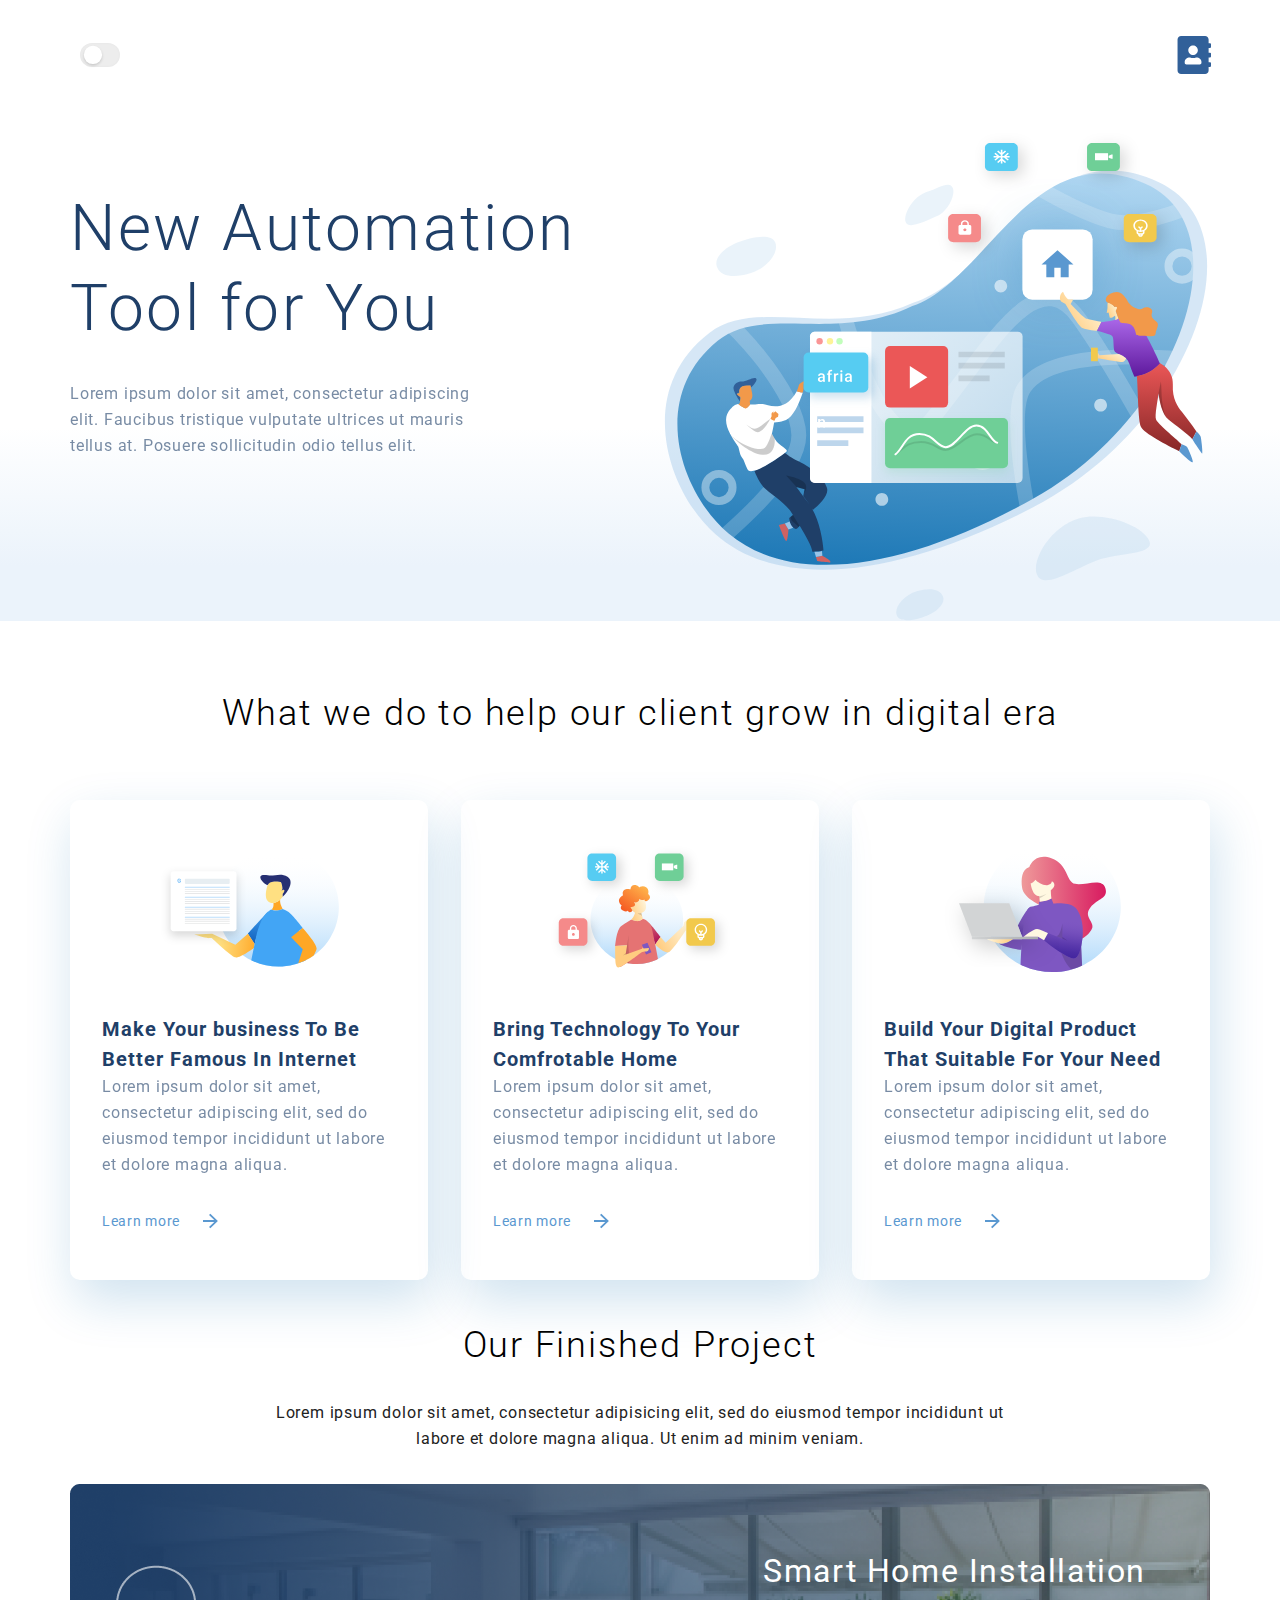
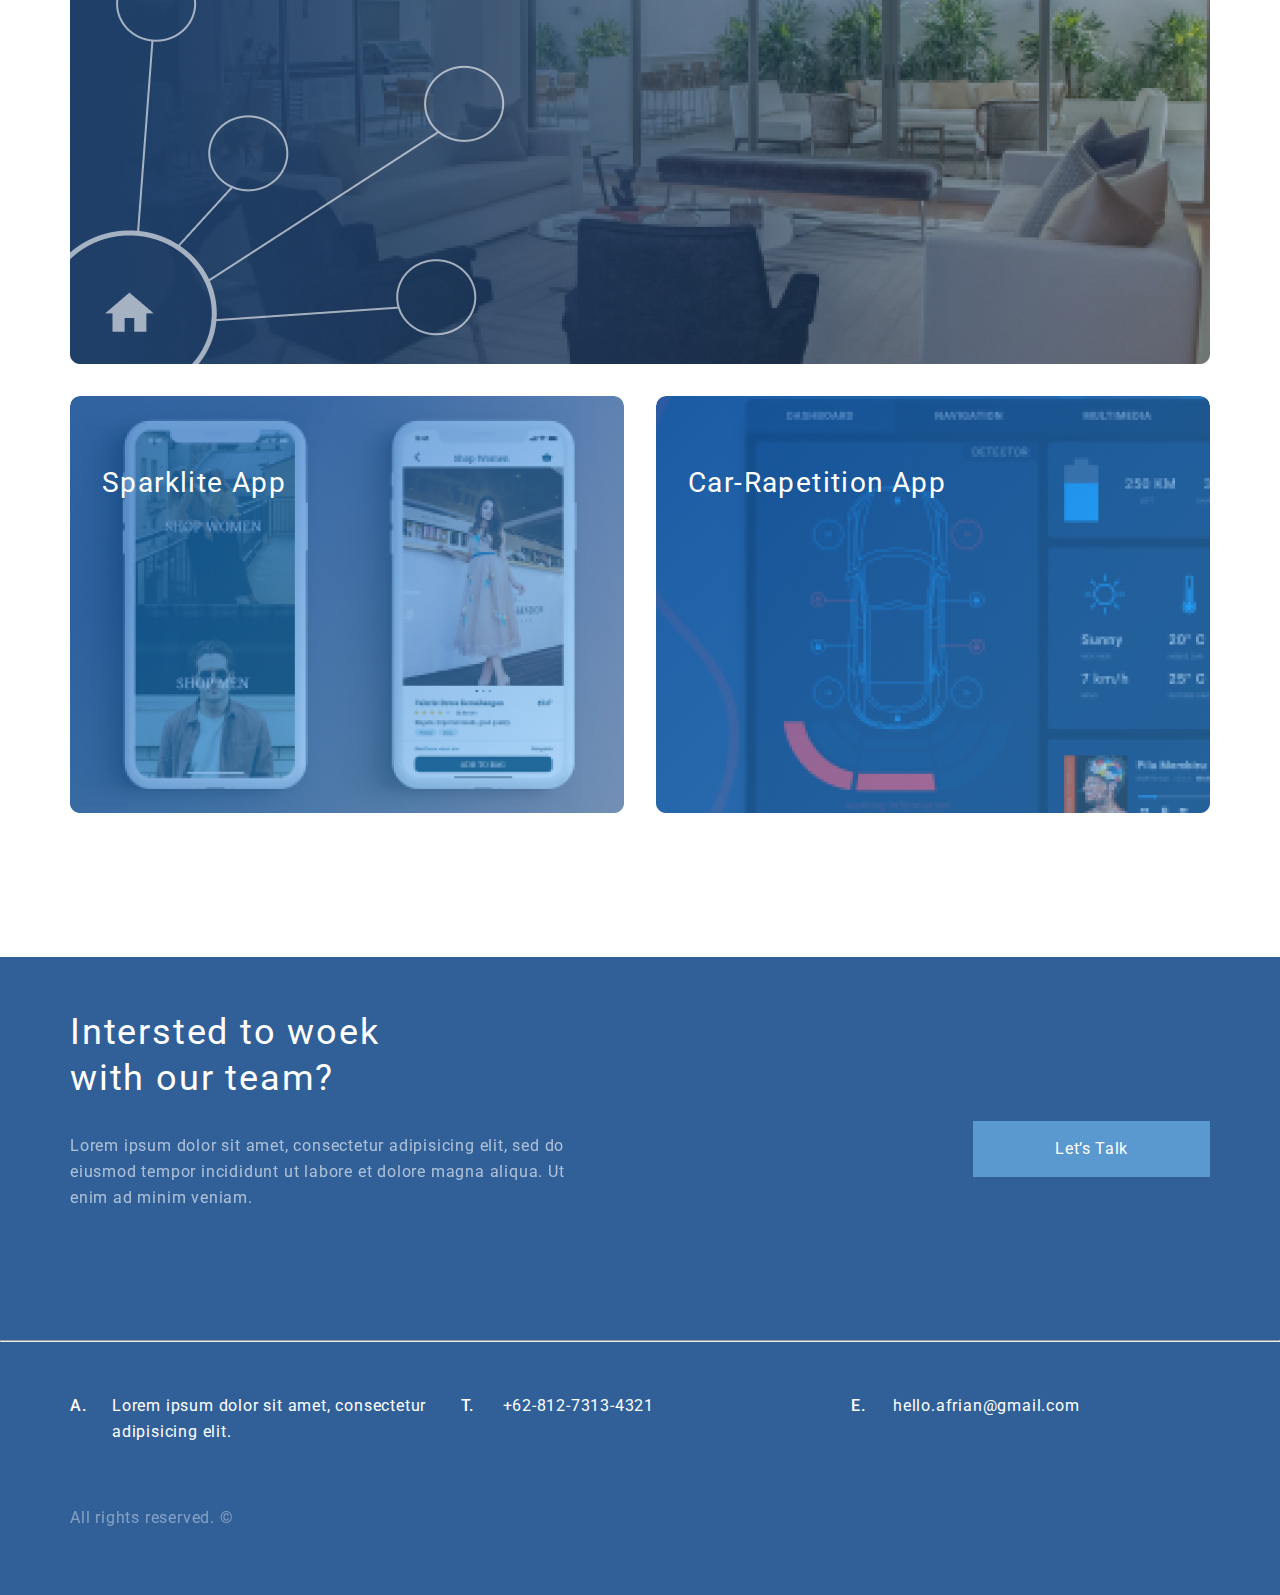
==== index.html @ 2935f4a4 "code clearing" ====
<!DOCTYPE html>
<html lang="en">
  <head>
    <meta charset="UTF-8" />
    <meta name="viewport" content="width=device-width, initial-scale=1.0" />
    <title>Главная</title>
    <link rel="stylesheet" href="main.css" />
  </head>

  <body>
    <div class="page-header">
      <div class="container container-page-header">
        <div class="sidebar">
          <div class="switch-wrapper">
            <label for="setting-1" class="setting">
              <input type="checkbox" class="switch" id="setting-1" />
              <span class="icon"><span></span></span>
            </label>
          </div>
          <div class="ava">
            <img src="./pic/ava.svg" alt="ava" />
          </div>
        </div>
        <div class="promo">
          <h1 class="promo-header">New Automation Tool for You</h1>
          <p class="promo-content">
            Lorem ipsum dolor sit amet, consectetur adipiscing elit. Faucibus
            tristique vulputate ultrices ut mauris tellus at. Posuere
            sollicitudin odio tellus elit.
          </p>
        </div>
      </div>
    </div>

    <div class="container">
      <div class="portfolio">
        <h2 class="portfolio-header">
          What we do to help our client grow in digital era
        </h2>
        <div class="card">
          <img class="card-image" src="./pic/card1.svg" />
          <h3 class="card-header">
            Make Your business To Be Better Famous In Internet
          </h3>
          <p class="card-content">
            Lorem ipsum dolor sit amet, consectetur adipiscing elit, sed do
            eiusmod tempor incididunt ut labore et dolore magna aliqua.
          </p>

          <div class="card-link">
            <a href="#">Learn more</a>
            <div class="arrow"></div>
          </div>
        </div>
        <div class="card">
          <img class="card-image" src="./pic/card2.svg" />
          <h3 class="card-header">Bring Technology To Your Comfrotable Home</h3>
          <p class="card-content">
            Lorem ipsum dolor sit amet, consectetur adipiscing elit, sed do
            eiusmod tempor incididunt ut labore et dolore magna aliqua.
          </p>
          <div class="card-link">
            <a href="#">Learn more</a>
            <div class="arrow"></div>
          </div>
        </div>
        <div class="card">
          <img class="card-image" src="./pic/card3.svg" />
          <h3 class="card-header">
            Build Your Digital Product That Suitable For Your Need
          </h3>
          <p class="card-content">
            Lorem ipsum dolor sit amet, consectetur adipiscing elit, sed do
            eiusmod tempor incididunt ut labore et dolore magna aliqua.
          </p>
          <div class="card-link">
            <a href="#">Learn more</a>
            <div class="arrow"></div>
          </div>
        </div>
      </div>
    </div>
    <div class="container project-apps">
      <div class="projects">
        <div class="projects-header">Our Finished Project</div>
        <div class="projects-text">
          Lorem ipsum dolor sit amet, consectetur adipisicing elit, sed do
          eiusmod tempor incididunt ut labore et dolore magna aliqua. Ut enim ad
          minim veniam.
        </div>
      </div>
      <div class="big-banner">
        <p class="big-banner-text">Smart Home Installation</p>
      </div>

      <div class="little-banner little-banner-left">
        <div class="little-banner-text">Sparklite App</div>
      </div>
      <div class="little-banner little-banner-right">
        <div class="little-banner-text">Car-Rapetition App</div>
      </div>
    </div>
    <div class="page-footer">
      <div class="container under-footer">
        <div class="invite">
          <p class="invite-header">Intersted to woek with our team?</p>
          <p class="invite-text">
            Lorem ipsum dolor sit amet, consectetur adipisicing elit, sed do
            eiusmod tempor incididunt ut labore et dolore magna aliqua. Ut enim
            ad minim veniam.
          </p>
        </div>
        <div class="talk-button">
          <p class="talk-button-text">Let’s Talk</p>
        </div>
      </div>
      <hr />
      <div class="container footer">
        <div class="footer-card">
          <div class="footer-p">A.</div>
          <div class="footer-text">
            Lorem ipsum dolor sit amet, consectetur adipisicing elit.
          </div>
        </div>
        <div class="footer-card">
          <p class="footer-p">T.</p>
          <p class="footer-text">+62-812-7313-4321</p>
        </div>
        <div class="footer-card">
          <span class="footer-p">E.</span>
          <p class="footer-text">hello.afrian@gmail.com</p>
        </div>
        <div class="footer-copyright">All rights reserved. &copy;</div>
      </div>
    </div>
  </body>
</html>
---- main.css ----
@import url("https://fonts.googleapis.com/css2?family=Roboto:wght@300&display=swap");

* {
  margin: 0;
  padding: 0;
}

body {
  font-family: "Roboto", "Helvetica Neue", Verdana, Helvetica, Arial, sans-serif;
}

A:link {
  text-decoration: none; /* Убирает подчеркивание для ссылок */
  color: #5a98d0;
}
A:visited {
  text-decoration: none;
  color: #5a98d0;
}
A:active {
  text-decoration: none;
  color: #5a98d0;
}
A:hover {
  text-decoration: none;
  color: #5a98d0;
}

/* .show-border {
  border-width: 1px;
  border-style: solid;
  border-color: black;
} */

.container {
  display: flex;
  margin: 0 auto;
  width: 1140px;
  border-color: red;
}

.container-page-header {
  flex-direction: column;
  background-image: url(./pic/ins_bg.svg);
  background-size: 549px;
  background-repeat: no-repeat;
  background-position: right bottom;
}

.page-header {
  padding-top: 27px;
  background: linear-gradient(
    0deg,
    #ebf3fb 8.84%,
    rgba(152, 195, 232, 0) 31.12%
  );
}

.sidebar {
  display: flex;
  justify-content: space-between;
  min-height: 55px;
  margin-bottom: 67px;
  align-items: center;
}

/* custom checkbox */

label.setting {
  display: grid;
  align-items: center;
  cursor: pointer;

  grid-template-areas: "col-1 col-2 col-3";
  grid-gap: 10px;
}

label.setting .on {
  color: rgba(0, 0, 0, 0.3);

  grid-area: col-3;
}

label.setting .icon,
input.switch {
  cursor: pointer;
  grid-area: col-2;
  justify-self: center;
}

label.setting .off {
  color: rgba(0, 0, 0, 0.6);
  grid-area: col-1;
  justify-self: flex-end;
}

input.switch:checked + .icon {
  background: #316099;
}

input.switch:checked ~ .on {
  color: rgba(0, 0, 0, 0.6);
}

input.switch:checked ~ .off {
  color: rgba(0, 0, 0, 0.3);
}

input.switch {
  display: none;
  outline: none;

  -webkit-appearance: none;
  -moz-appearance: none;
  appearance: none;
}

label.setting .icon {
  position: relative;
  width: 40px;
  height: 24px;
  outline: none;
  border-radius: 12px;
  background-color: rgba(0, 0, 0, 0.07);
  box-shadow: inset 0 0 4px -2px rgba(0, 0, 0, 0.1);
  cursor: pointer;
  transition: all 0.2s ease-in-out;
}

label.setting .icon span {
  position: absolute;
  top: calc(50% - 13px);
  left: 0;
  width: 25.72px;
  height: 25.72px;
  border-radius: 50%;
  background-color: #fff;
  box-shadow: 0 2px 4px 0 rgba(0, 0, 0, 0.17);
  content: "";
  transition: all 0.2s ease-in-out;
  transform: scale(0.7);
}

input.switch:checked {
  background: #316099;
}

input.switch:checked + .icon span {
  left: calc(100% - 25.732px);
}

input.switch:checked + .icon span:before {
  background: #316099;
}
/* end custom checkbox */

.ava {
  width: 33px;
  height: 38px;
  /* background-image: url(./pic/ava.svg); */
  background-size: contain;
  background-repeat: no-repeat;
}

.promo {
  padding-top: 40px;
  padding-right: 50px;
  padding-bottom: 162px;
  max-width: 554px;
}

.promo-header {
  margin-bottom: 32px;
  max-width: 510px;
  color: #1f3f68;
  letter-spacing: 0.04em;
  font-weight: 300;
  font-size: 64px;
  line-height: 1.25;
}

.promo-content {
  max-width: 425px;
  color: #1f3f68;
  letter-spacing: 0.05em;
  font-size: 16px;
  line-height: 26px;
  opacity: 0.6;
}

.portfolio {
  padding-top: 48px;
  padding-bottom: 20px;
  margin-bottom: 7px;
  display: flex;
  justify-content: space-between;
  flex-wrap: wrap;
}

.portfolio-header {
  width: 100%;
  text-align: center;
  font-weight: 300;
  font-size: 36px;
  line-height: 46px;
  letter-spacing: 0.05em;
  color: #000000;
  padding-top: 21px;
  padding-bottom: 38px;
}

.card {
  width: 358px;
  height: 480px;
  box-shadow: 5px 20px 50px rgba(16, 112, 177, 0.2);
  border-radius: 10px;
  margin-top: 26px;
  display: flex;
  flex-direction: column;
  justify-content: space-around;
}

.card-image {
  display: flex;
  margin: auto;
  width: 50%;
  flex-wrap: wrap;
}

.card-header {
  font-size: 20px;
  line-height: 30px;
  letter-spacing: 0.05em;
  padding-left: 32px;
  padding-right: 32px;
  color: #1f3f68;
}

.card-content {
  font-size: 16px;
  line-height: 26px;
  letter-spacing: 0.05em;
  color: #1f3f68;
  opacity: 0.6;
  padding-left: 32px;
  padding-right: 32px;
}

.card-link {
  padding-top: 28px;
  padding-left: 32px;
  padding-right: 32px;
  padding-bottom: 44px;

  font-size: 14px;
  line-height: 30px;
  letter-spacing: 0.05em;
  color: #5a98d0;
  display: flex;
}

.arrow {
  width: 15px;
  height: 15px;
  padding-top: 8px;
  margin-left: 23px;
  background-image: url(./pic/linkarrow.svg);
  background-repeat: no-repeat;
  background-size: auto;
  background-position: right bottom;
}

.project-apps {
  display: flex;
  flex-direction: row;
  justify-content: space-between;
  flex-wrap: wrap;
  padding-bottom: 112px;
}

.projects {
  width: 100%;
}
.projects-header {
  padding-top: 15px;
  margin-bottom: 32px;
  width: 100%;
  font-weight: 300;
  font-size: 36px;
  line-height: 46px;
  text-align: center;
  letter-spacing: 0.05em;
  color: #000000;
}

.projects-text {
  margin: 0 auto;
  max-width: 750px;
  font-size: 16px;
  line-height: 26px;
  text-align: center;
  letter-spacing: 0.05em;
  color: #222222;
  padding-bottom: 32px;
}

.big-banner {
  width: 100%;
  height: 480px;
  background-image: url(./pic/big-banner.png);
  background-repeat: no-repeat;
  background-size: auto;
}

.big-banner-text {
  font-size: 32px;
  line-height: 46px;
  text-align: right;
  letter-spacing: 0.05em;
  color: #ffffff;
  padding-top: 64px;
  padding-right: 64px;
}

.little-banner {
  width: 554px;
  height: 417px;

  border-radius: 10px;
  margin-top: 32px;
  padding-top: 32px;
  /* padding-left: 32px; */
}

.little-banner-text {
  padding-top: 32px;
  padding-left: 32px;
  position: absolute;

  font-size: 28px;
  line-height: 46px;
  letter-spacing: 0.05em;
  color: #ffffff;
}

.little-banner-left {
  background-image: url(./pic/left-banner.png);
  background-repeat: no-repeat;
  background-size: auto;
}

.little-banner-right {
  background-image: url(./pic/right-banner.png);
  background-repeat: no-repeat;
  background-size: auto;
}

.page-footer {
  background: #316099;
}

.under-footer {
  height: 383px;
  width: 1140px;
  /* padding-top: 58px;
  padding-bottom: 45px; */
  justify-content: space-between;
  align-items: center;
}

.invite {
  width: 495px;
  height: 280px;
}

.invite-header {
  width: 340px;
  height: 92px;
  font-size: 36px;
  line-height: 46px;
  letter-spacing: 0.05em;
  color: #ffffff;
}

.invite-text {
  font-size: 16px;
  line-height: 26px;
  letter-spacing: 0.05em;
  color: #ffffff;
  opacity: 0.6;
  padding-top: 32px;
  padding-bottom: 51px;
}

.talk-button {
  width: 236.63px;
  height: 56px;
  background: #5a98d0;
}

.talk-button-text {
  padding-top: 15px;
  padding-bottom: 15px;
  font-size: 16px;
  line-height: 26px;
  text-align: center;
  letter-spacing: 0.04em;
  color: #ffffff;
}

.footer-hr {
  opacity: 0.4;
  border: 6px solid #ffffff;
}

.footer {
  height: 253px;
  display: flex;
  justify-content: space-between;
  flex-wrap: wrap;
}

.footer-card {
  display: flex;
  justify-content: space-between;
  min-width: 359px;
  padding-top: 51px;
}

.footer-p {
  width: 23px;
  font-weight: 500;
  font-size: 16px;
  line-height: 26px;
  letter-spacing: 0.05em;
  color: #ffffff;
}

.footer-text {
  width: 317px;
  height: 48px;
  font-weight: normal;
  font-size: 16px;
  line-height: 26px;
  letter-spacing: 0.05em;
  color: #ffffff;
}

.footer-copyright {
  width: 100%;
  padding-bottom: 49px;
  padding-top: 49px;
  font-size: 16px;
  line-height: 26px;
  letter-spacing: 0.05em;
  color: #ffffff;
  opacity: 0.4;
}
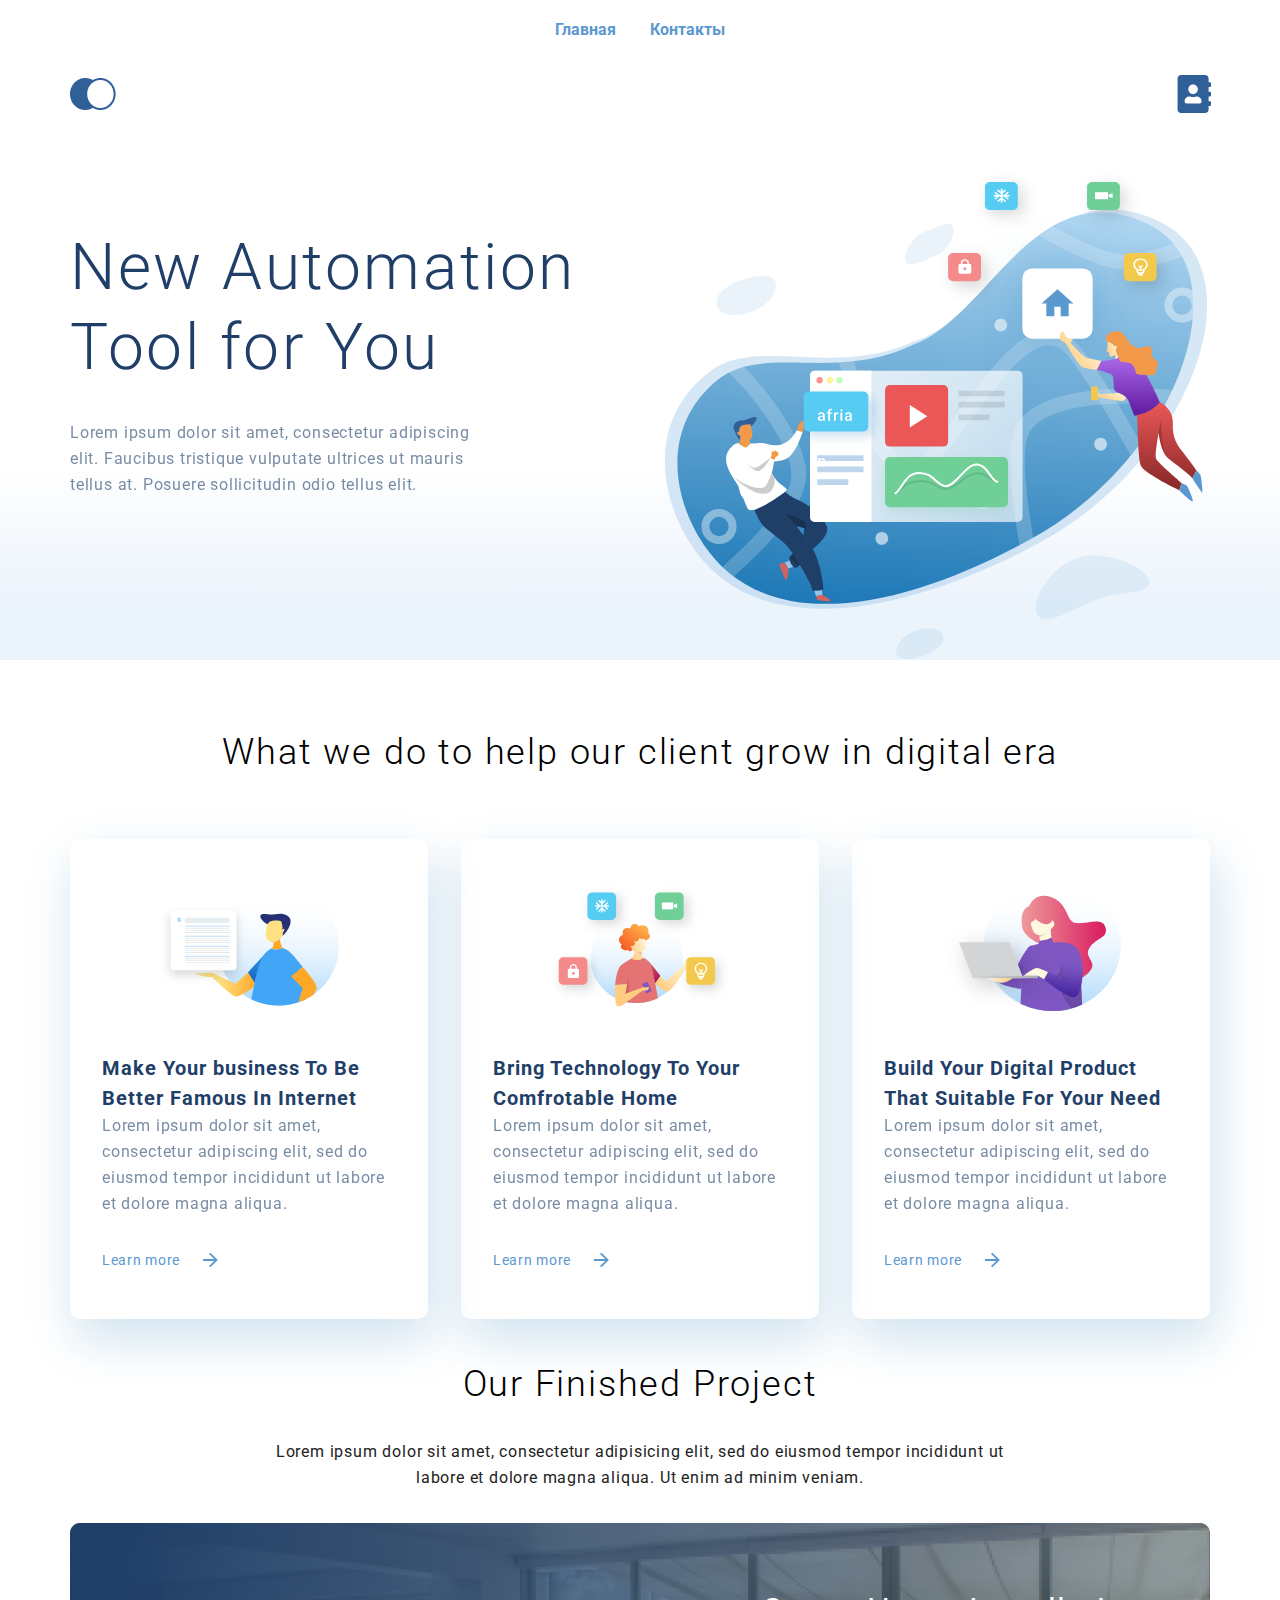
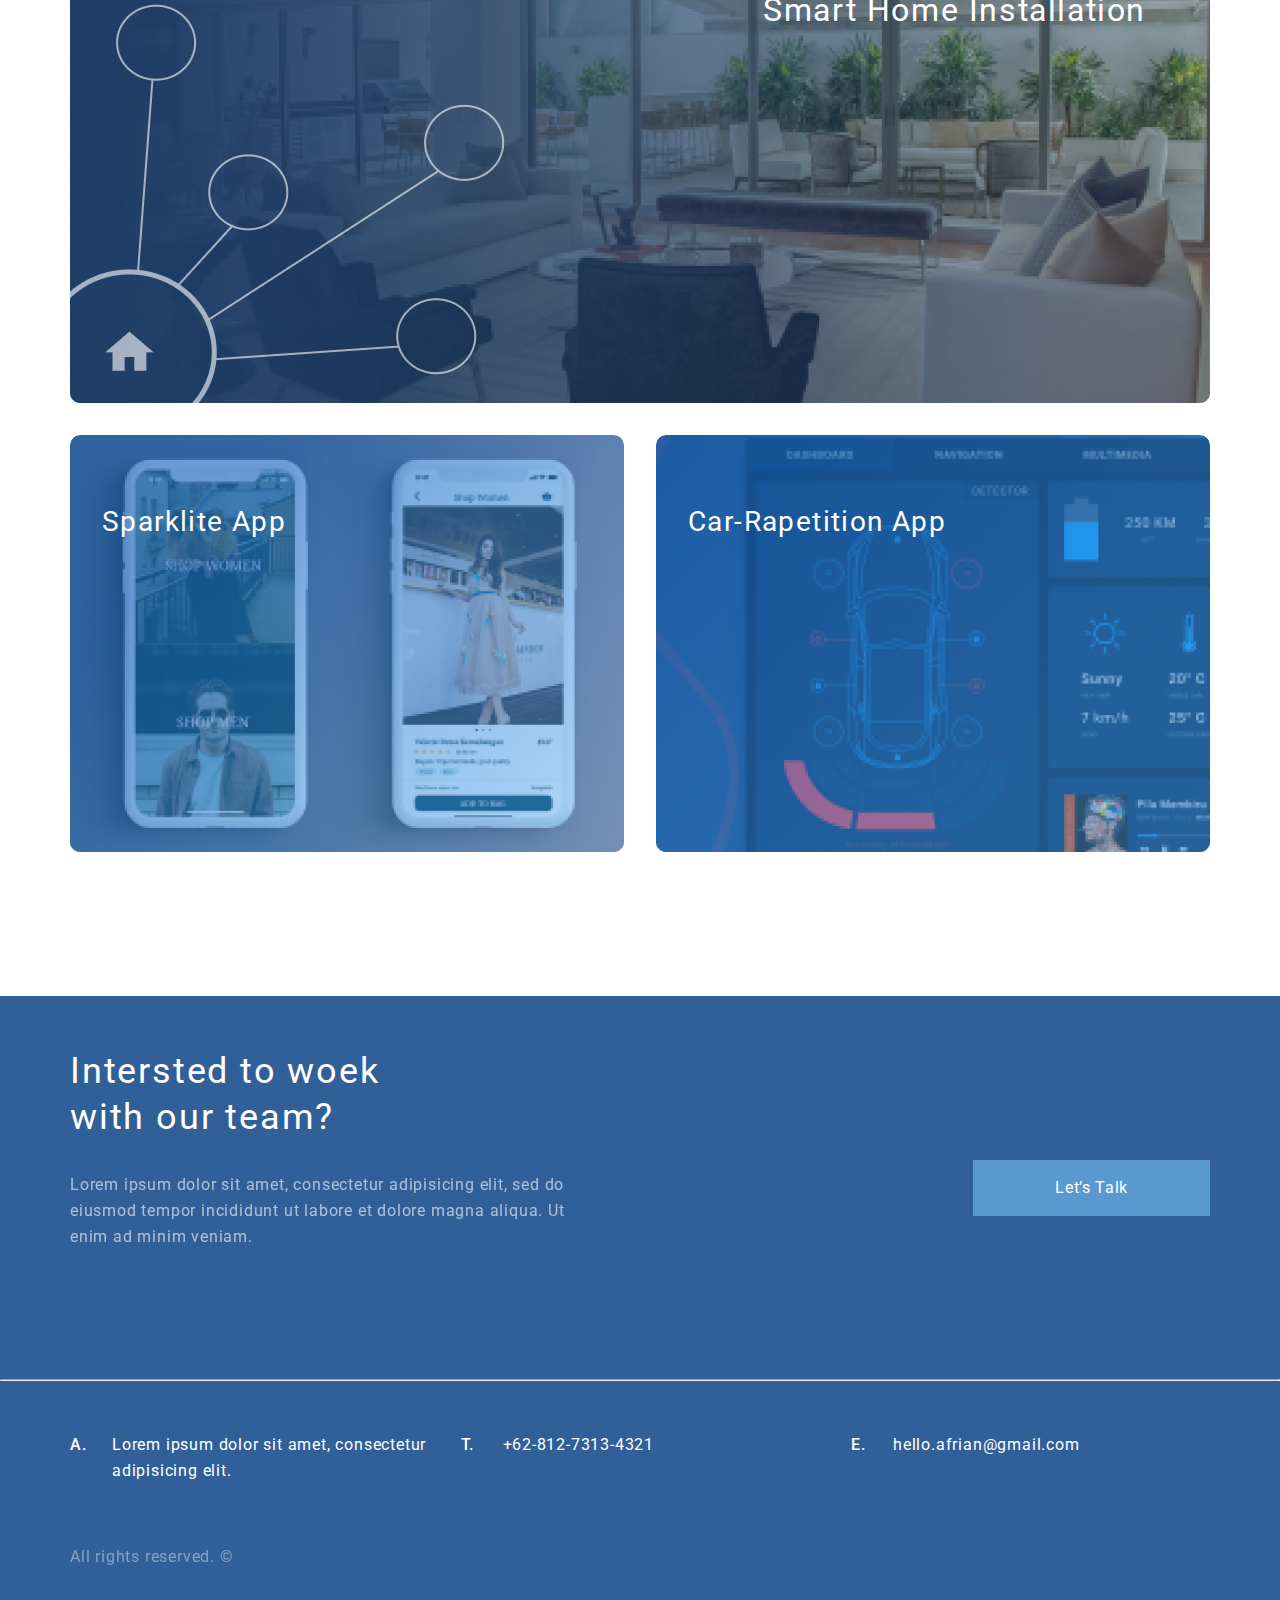
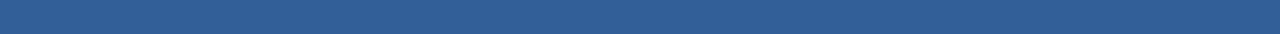
==== commit b34c2a54: "start write contacts page" ====
--- a/index.html
+++ b/index.html
@@ -8,15 +8,15 @@
   </head>
 
   <body>
+    <header class="container temp-menu">
+      <a href="index.html">Главная</a>&nbsp;
+      <a href="contacts.html">Контакты</a>
+    </header>
+
     <div class="page-header">
       <div class="container container-page-header">
         <div class="sidebar">
-          <div class="switch-wrapper">
-            <label for="setting-1" class="setting">
-              <input type="checkbox" class="switch" id="setting-1" />
-              <span class="icon"><span></span></span>
-            </label>
-          </div>
+          <div class="logo"></div>
           <div class="ava">
             <img src="./pic/ava.svg" alt="ava" />
           </div>
--- a/main.css
+++ b/main.css
@@ -26,17 +26,26 @@
   color: #5a98d0;
 }
 
-/* .show-border {
+.show-border {
   border-width: 1px;
   border-style: solid;
   border-color: black;
-} */
+}
 
 .container {
   display: flex;
   margin: 0 auto;
   width: 1140px;
   border-color: red;
+}
+
+.temp-menu {
+  padding-top: 20px;
+  max-width: 200px;
+  display: flex;
+  justify-content: space-evenly;
+  font-style: normal;
+  font-weight: bold;
 }
 
 .container-page-header {
@@ -64,95 +73,13 @@
   align-items: center;
 }
 
-/* custom checkbox */
-
-label.setting {
-  display: grid;
-  align-items: center;
-  cursor: pointer;
-
-  grid-template-areas: "col-1 col-2 col-3";
-  grid-gap: 10px;
-}
-
-label.setting .on {
-  color: rgba(0, 0, 0, 0.3);
-
-  grid-area: col-3;
-}
-
-label.setting .icon,
-input.switch {
-  cursor: pointer;
-  grid-area: col-2;
-  justify-self: center;
-}
-
-label.setting .off {
-  color: rgba(0, 0, 0, 0.6);
-  grid-area: col-1;
-  justify-self: flex-end;
-}
-
-input.switch:checked + .icon {
-  background: #316099;
-}
-
-input.switch:checked ~ .on {
-  color: rgba(0, 0, 0, 0.6);
-}
-
-input.switch:checked ~ .off {
-  color: rgba(0, 0, 0, 0.3);
-}
-
-input.switch {
-  display: none;
-  outline: none;
-
-  -webkit-appearance: none;
-  -moz-appearance: none;
-  appearance: none;
-}
-
-label.setting .icon {
-  position: relative;
-  width: 40px;
-  height: 24px;
-  outline: none;
-  border-radius: 12px;
-  background-color: rgba(0, 0, 0, 0.07);
-  box-shadow: inset 0 0 4px -2px rgba(0, 0, 0, 0.1);
-  cursor: pointer;
-  transition: all 0.2s ease-in-out;
-}
-
-label.setting .icon span {
-  position: absolute;
-  top: calc(50% - 13px);
-  left: 0;
-  width: 25.72px;
-  height: 25.72px;
-  border-radius: 50%;
-  background-color: #fff;
-  box-shadow: 0 2px 4px 0 rgba(0, 0, 0, 0.17);
-  content: "";
-  transition: all 0.2s ease-in-out;
-  transform: scale(0.7);
-}
-
-input.switch:checked {
-  background: #316099;
-}
-
-input.switch:checked + .icon span {
-  left: calc(100% - 25.732px);
-}
-
-input.switch:checked + .icon span:before {
-  background: #316099;
-}
-/* end custom checkbox */
+.logo {
+  background-image: url(./pic/logo.png);
+  background-size: cover;
+  background-repeat: no-repeat;
+  width: 46px;
+  height: 48px;
+}
 
 .ava {
   width: 33px;
@@ -456,3 +383,91 @@
   color: #ffffff;
   opacity: 0.4;
 }
+
+.contact-promo {
+  display: flex;
+  flex-direction: column;
+  justify-content: space-around;
+  align-items: center;
+  height: 250px;
+  flex-direction: column;
+  background-image: url(./pic/contact-header.png);
+  background-repeat: no-repeat;
+  background-size: auto;
+}
+
+.contact-promo-header {
+  font-weight: 500;
+  font-size: 44px;
+  line-height: 74px;
+  text-align: center;
+  letter-spacing: 0.04em;
+  color: #ffffff;
+}
+
+.contact-promo-content {
+  max-width: 780px;
+
+  font-size: 20px;
+  line-height: 30px;
+
+  text-align: center;
+  letter-spacing: 0.04em;
+
+  color: rgba(255, 255, 255, 0.6);
+}
+
+.page-content {
+  display: flex;
+  flex-direction: row;
+  justify-content: space-between;
+  flex-wrap: wrap;
+  align-items: center;
+}
+
+.contact-data {
+  width: 500px;
+  height: 800px;
+  background-color: teal;
+}
+
+.contact-form {
+  width: 500px;
+  height: 800px;
+  background-color: turquoise;
+  position: absolute;
+
+  background: #ffffff;
+  box-shadow: 5px 10px 50px rgba(16, 112, 177, 0.2);
+  border-radius: 10px;
+  /* display: flex; */
+  /* flex-direction: column;
+  align-self: center;
+  justify-content: center; */
+}
+
+.contact-form-header {
+  opacity: 0.4;
+  border: 1px solid #356ead;
+  box-sizing: border-box;
+  border-radius: 10px;
+}
+
+.text-input {
+  opacity: 0.4;
+  border: 1px solid #356ead;
+  box-sizing: border-box;
+  border-radius: 10px;
+}
+
+.map-container {
+  display: flex;
+  flex-wrap: wrap;
+  justify-content: space-around;
+  margin: auto;
+  width: 100%;
+  height: 480px;
+  margin-top: 96px;
+  margin-bottom: 96px;
+  padding-bottom: 60px;
+}
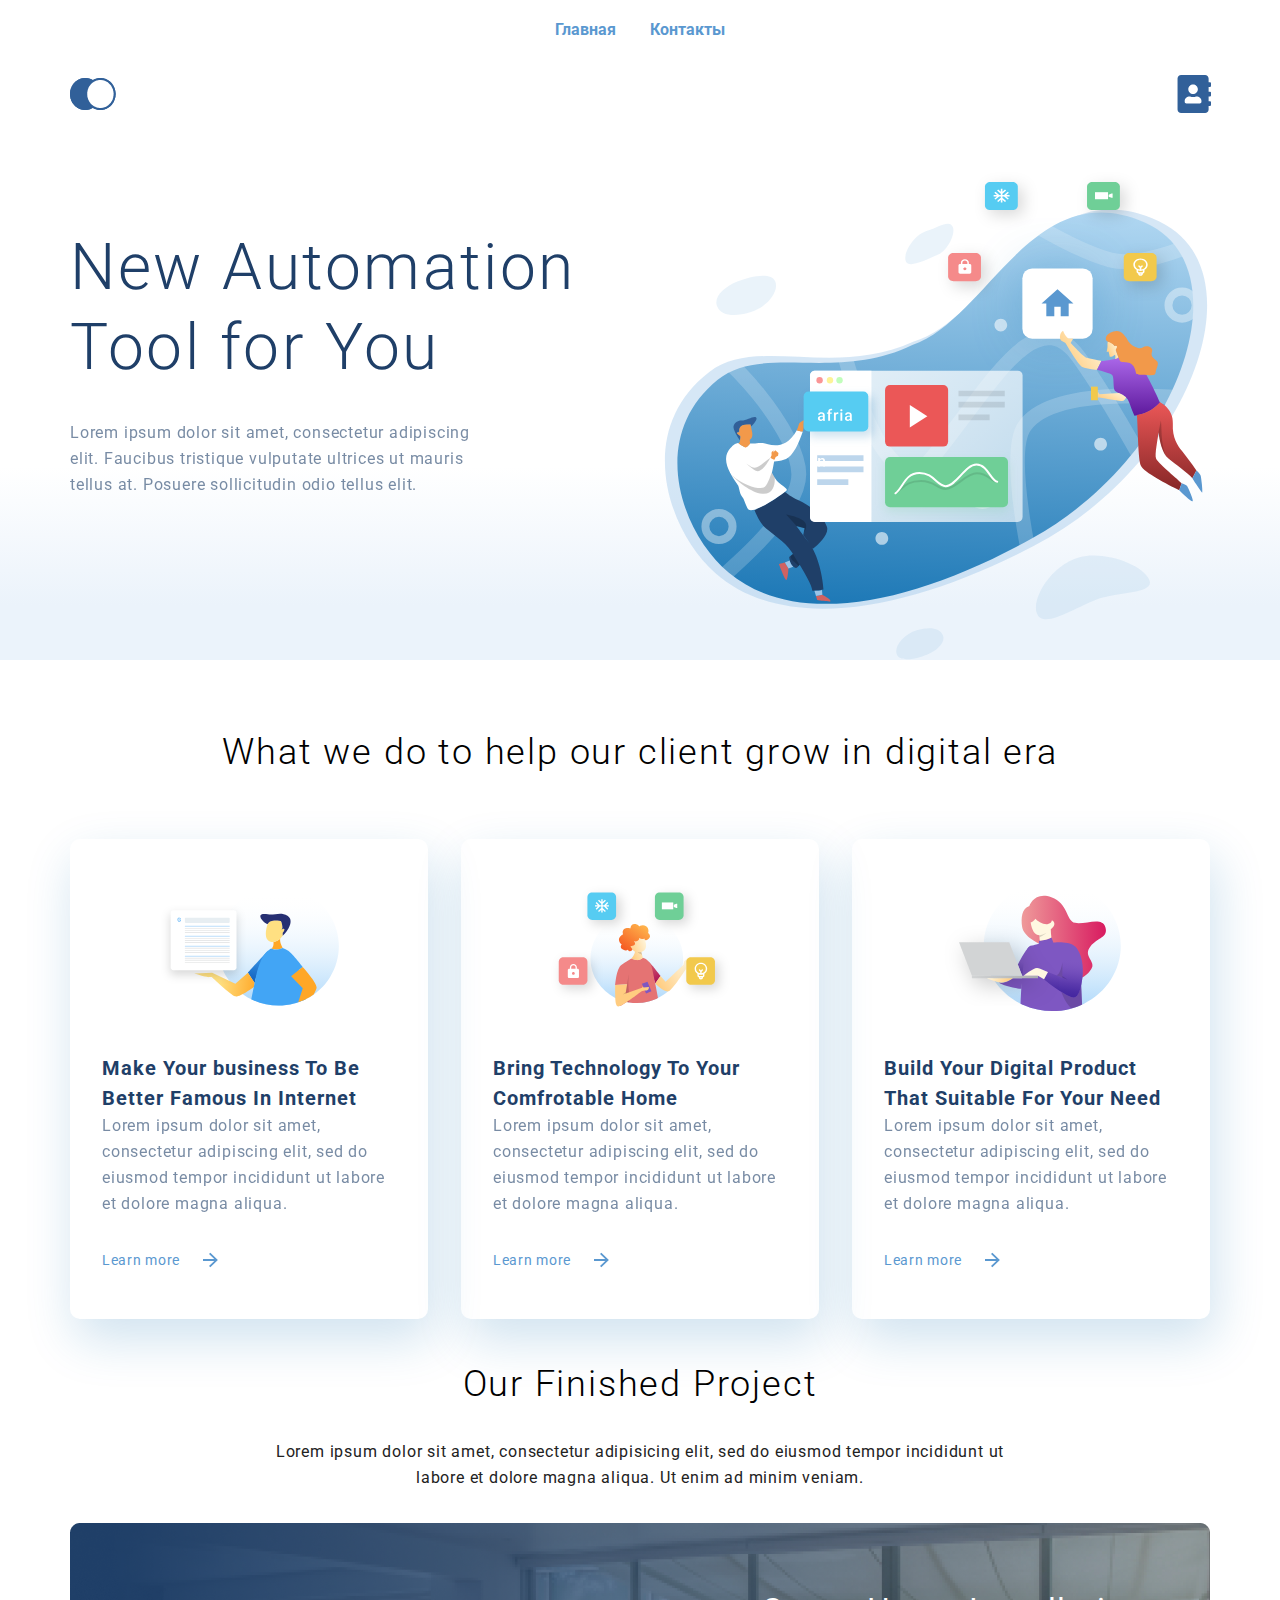
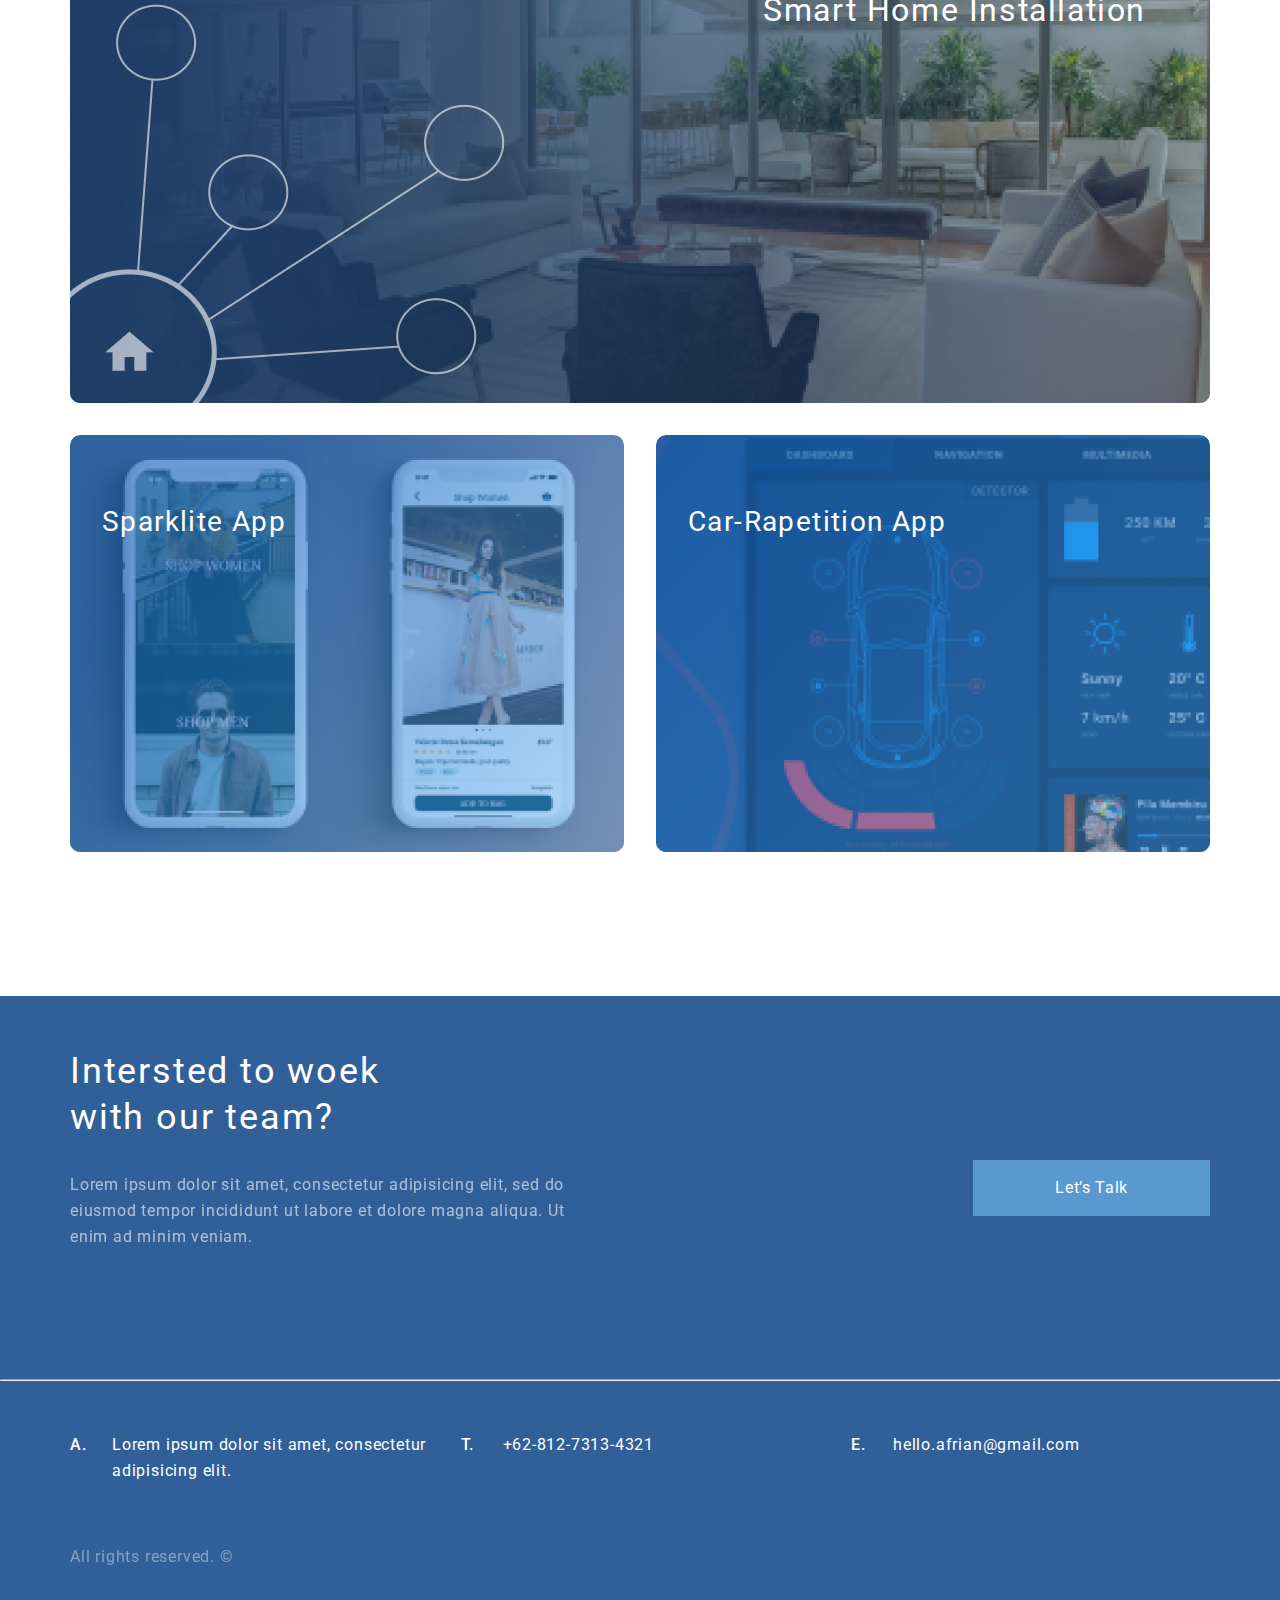
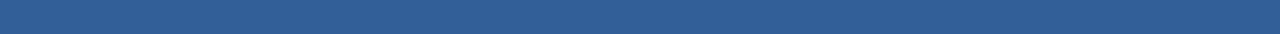
==== commit 9a352337: "contact step1" ====
--- a/index.html
+++ b/index.html
@@ -16,9 +16,14 @@
     <div class="page-header">
       <div class="container container-page-header">
         <div class="sidebar">
-          <div class="logo"></div>
+          <div class="logo">
+            <a href="index.html"><img src="./pic/logo.png" alt="Главная" /></a
+            >&nbsp;
+          </div>
           <div class="ava">
-            <img src="./pic/ava.svg" alt="ava" />
+            <a href="contacts.html"
+              ><img src="./pic/ava.svg" alt="контакты"
+            /></a>
           </div>
         </div>
         <div class="promo">
--- a/main.css
+++ b/main.css
@@ -384,16 +384,22 @@
   opacity: 0.4;
 }
 
+/**/
+.page-header-contact {
+  justify-content: space-around;
+}
+
 .contact-promo {
   display: flex;
   flex-direction: column;
   justify-content: space-around;
   align-items: center;
   height: 250px;
-  flex-direction: column;
+
   background-image: url(./pic/contact-header.png);
   background-repeat: no-repeat;
   background-size: auto;
+  margin-bottom: 65px;
 }
 
 .contact-promo-header {
@@ -407,13 +413,10 @@
 
 .contact-promo-content {
   max-width: 780px;
-
   font-size: 20px;
   line-height: 30px;
-
-  text-align: center;
-  letter-spacing: 0.04em;
-
+  text-align: center;
+  letter-spacing: 0.04em;
   color: rgba(255, 255, 255, 0.6);
 }
 
@@ -425,49 +428,36 @@
   align-items: center;
 }
 
-.contact-data {
-  width: 500px;
-  height: 800px;
-  background-color: teal;
-}
-
-.contact-form {
-  width: 500px;
-  height: 800px;
-  background-color: turquoise;
-  position: absolute;
-
-  background: #ffffff;
-  box-shadow: 5px 10px 50px rgba(16, 112, 177, 0.2);
-  border-radius: 10px;
-  /* display: flex; */
-  /* flex-direction: column;
-  align-self: center;
-  justify-content: center; */
-}
-
-.contact-form-header {
-  opacity: 0.4;
-  border: 1px solid #356ead;
-  box-sizing: border-box;
-  border-radius: 10px;
-}
-
-.text-input {
-  opacity: 0.4;
-  border: 1px solid #356ead;
-  box-sizing: border-box;
-  border-radius: 10px;
-}
-
-.map-container {
-  display: flex;
-  flex-wrap: wrap;
-  justify-content: space-around;
-  margin: auto;
-  width: 100%;
-  height: 480px;
-  margin-top: 96px;
-  margin-bottom: 96px;
-  padding-bottom: 60px;
-}
+.page-col {
+  width: 300px;
+  padding-top: 56px;
+  padding-right: 102px;
+}
+
+.contact-logo {
+  margin-bottom: 63px;
+}
+
+.addr-header {
+  margin-bottom: 24px;
+
+  font-weight: 500;
+  font-size: 20px;
+  line-height: 30px;
+  letter-spacing: 0.04em;
+  color: #1f3f68;
+}
+
+.addr-p {
+  font-weight: 300;
+  font-size: 16px;
+  line-height: 26px;
+  letter-spacing: 0.04em;
+  color: #1f3f68;
+  opacity: 0.6;
+}
+
+.phone-list {
+  margin-left: 27px;
+  list-style-image: url(./pic/phone.png);
+}
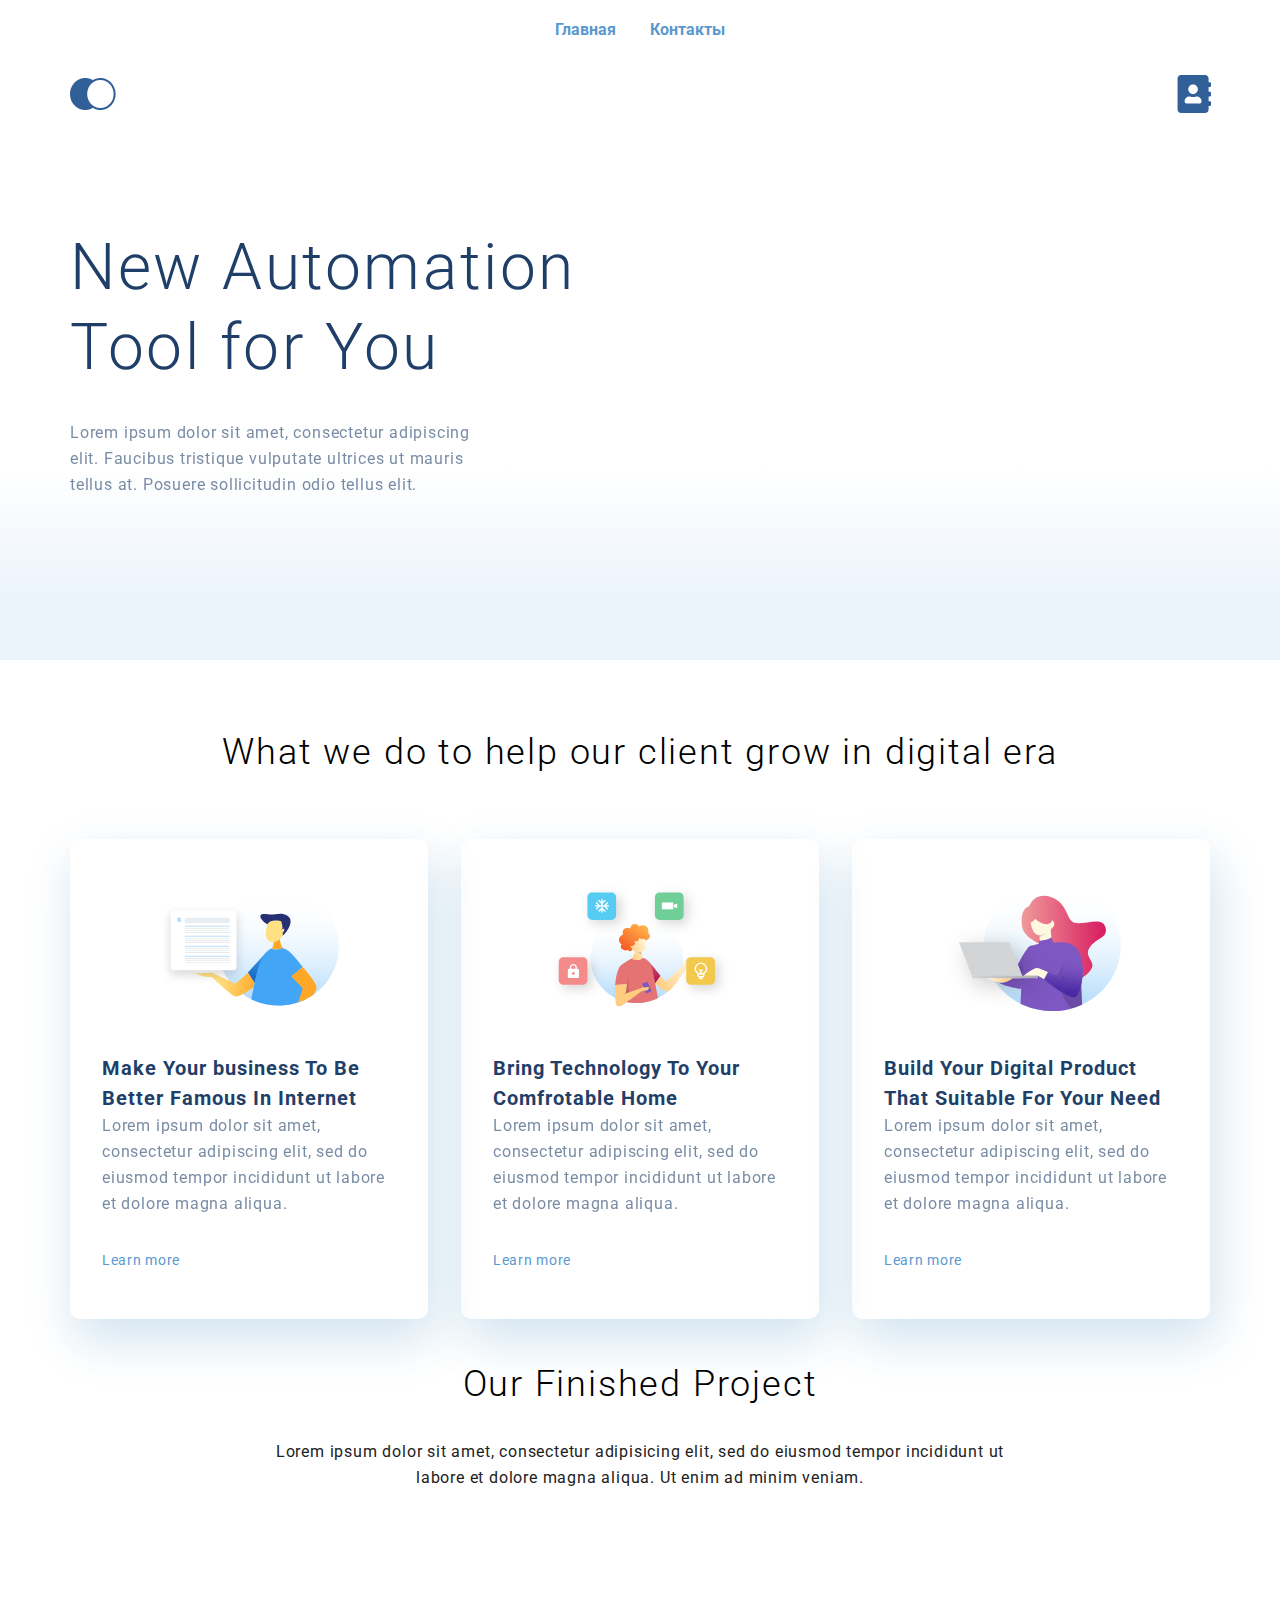
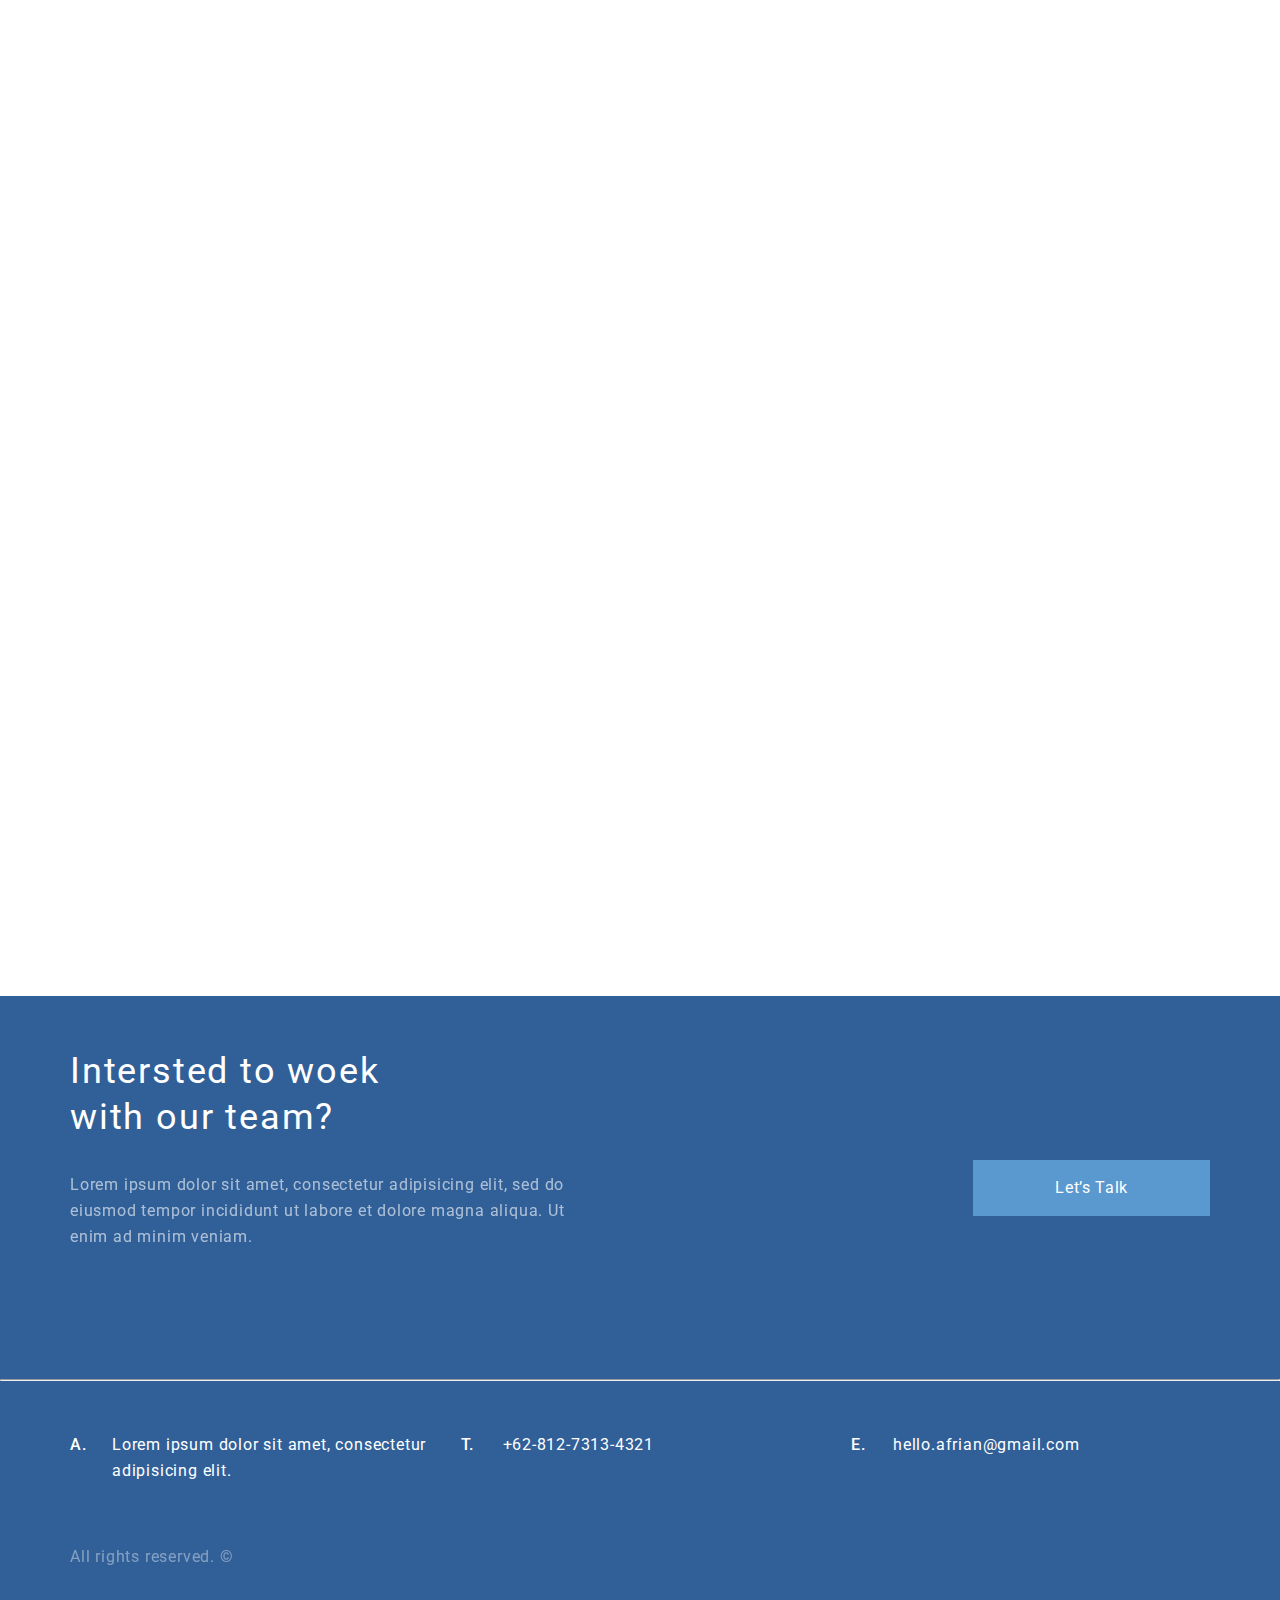
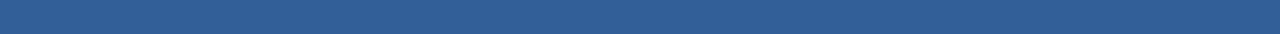
==== commit 2a8faea1: "wrapper class" ====
--- a/index.html
+++ b/index.html
@@ -1,142 +1,146 @@
 <!DOCTYPE html>
 <html lang="en">
-  <head>
-    <meta charset="UTF-8" />
-    <meta name="viewport" content="width=device-width, initial-scale=1.0" />
-    <title>Главная</title>
-    <link rel="stylesheet" href="main.css" />
-  </head>
 
-  <body>
-    <header class="container temp-menu">
-      <a href="index.html">Главная</a>&nbsp;
-      <a href="contacts.html">Контакты</a>
-    </header>
+<head>
+  <meta charset="UTF-8" />
+  <meta name="viewport" content="width=device-width, initial-scale=1.0" />
+  <title>Главная</title>
+  <link rel="stylesheet" href="./style/main.css" />
+</head>
 
-    <div class="page-header">
-      <div class="container container-page-header">
-        <div class="sidebar">
-          <div class="logo">
-            <a href="index.html"><img src="./pic/logo.png" alt="Главная" /></a
-            >&nbsp;
+<body>
+  <div class="page">
+    <div class="wrapper">
+      <header class="container temp-menu">
+        <a href="index.html">Главная</a>&nbsp;
+        <a href="contacts.html">Контакты</a>
+      </header>
+
+      <div class="page-header">
+        <div class="container container-page-header">
+          <div class="sidebar">
+            <div class="logo">
+              <a href="index.html"><img src="./pic/logo.png" alt="Главная" /></a>&nbsp;
+            </div>
+            <div class="ava">
+              <a href="contacts.html"><img src="./pic/ava.svg" alt="контакты" /></a>
+            </div>
           </div>
-          <div class="ava">
-            <a href="contacts.html"
-              ><img src="./pic/ava.svg" alt="контакты"
-            /></a>
-          </div>
-        </div>
-        <div class="promo">
-          <h1 class="promo-header">New Automation Tool for You</h1>
-          <p class="promo-content">
-            Lorem ipsum dolor sit amet, consectetur adipiscing elit. Faucibus
-            tristique vulputate ultrices ut mauris tellus at. Posuere
-            sollicitudin odio tellus elit.
-          </p>
-        </div>
-      </div>
-    </div>
-
-    <div class="container">
-      <div class="portfolio">
-        <h2 class="portfolio-header">
-          What we do to help our client grow in digital era
-        </h2>
-        <div class="card">
-          <img class="card-image" src="./pic/card1.svg" />
-          <h3 class="card-header">
-            Make Your business To Be Better Famous In Internet
-          </h3>
-          <p class="card-content">
-            Lorem ipsum dolor sit amet, consectetur adipiscing elit, sed do
-            eiusmod tempor incididunt ut labore et dolore magna aliqua.
-          </p>
-
-          <div class="card-link">
-            <a href="#">Learn more</a>
-            <div class="arrow"></div>
-          </div>
-        </div>
-        <div class="card">
-          <img class="card-image" src="./pic/card2.svg" />
-          <h3 class="card-header">Bring Technology To Your Comfrotable Home</h3>
-          <p class="card-content">
-            Lorem ipsum dolor sit amet, consectetur adipiscing elit, sed do
-            eiusmod tempor incididunt ut labore et dolore magna aliqua.
-          </p>
-          <div class="card-link">
-            <a href="#">Learn more</a>
-            <div class="arrow"></div>
-          </div>
-        </div>
-        <div class="card">
-          <img class="card-image" src="./pic/card3.svg" />
-          <h3 class="card-header">
-            Build Your Digital Product That Suitable For Your Need
-          </h3>
-          <p class="card-content">
-            Lorem ipsum dolor sit amet, consectetur adipiscing elit, sed do
-            eiusmod tempor incididunt ut labore et dolore magna aliqua.
-          </p>
-          <div class="card-link">
-            <a href="#">Learn more</a>
-            <div class="arrow"></div>
+          <div class="promo">
+            <h1 class="promo-header">New Automation Tool for You</h1>
+            <p class="promo-content">
+              Lorem ipsum dolor sit amet, consectetur adipiscing elit. Faucibus
+              tristique vulputate ultrices ut mauris tellus at. Posuere
+              sollicitudin odio tellus elit.
+            </p>
           </div>
         </div>
       </div>
-    </div>
-    <div class="container project-apps">
-      <div class="projects">
-        <div class="projects-header">Our Finished Project</div>
-        <div class="projects-text">
-          Lorem ipsum dolor sit amet, consectetur adipisicing elit, sed do
-          eiusmod tempor incididunt ut labore et dolore magna aliqua. Ut enim ad
-          minim veniam.
+
+      <div class="container">
+        <div class="portfolio">
+          <h2 class="portfolio-header">
+            What we do to help our client grow in digital era
+          </h2>
+          <div class="card">
+            <img class="card-image" src="./pic/card1.svg" />
+            <h3 class="card-header">
+              Make Your business To Be Better Famous In Internet
+            </h3>
+            <p class="card-content">
+              Lorem ipsum dolor sit amet, consectetur adipiscing elit, sed do
+              eiusmod tempor incididunt ut labore et dolore magna aliqua.
+            </p>
+
+            <div class="card-link">
+              <a href="#">Learn more</a>
+              <div class="arrow"></div>
+            </div>
+          </div>
+          <div class="card">
+            <img class="card-image" src="./pic/card2.svg" />
+            <h3 class="card-header">Bring Technology To Your Comfrotable Home</h3>
+            <p class="card-content">
+              Lorem ipsum dolor sit amet, consectetur adipiscing elit, sed do
+              eiusmod tempor incididunt ut labore et dolore magna aliqua.
+            </p>
+            <div class="card-link">
+              <a href="#">Learn more</a>
+              <div class="arrow"></div>
+            </div>
+          </div>
+          <div class="card">
+            <img class="card-image" src="./pic/card3.svg" />
+            <h3 class="card-header">
+              Build Your Digital Product That Suitable For Your Need
+            </h3>
+            <p class="card-content">
+              Lorem ipsum dolor sit amet, consectetur adipiscing elit, sed do
+              eiusmod tempor incididunt ut labore et dolore magna aliqua.
+            </p>
+            <div class="card-link">
+              <a href="#">Learn more</a>
+              <div class="arrow"></div>
+            </div>
+          </div>
         </div>
       </div>
-      <div class="big-banner">
-        <p class="big-banner-text">Smart Home Installation</p>
+      <div class="container project-apps">
+        <div class="projects">
+          <div class="projects-header">Our Finished Project</div>
+          <div class="projects-text">
+            Lorem ipsum dolor sit amet, consectetur adipisicing elit, sed do
+            eiusmod tempor incididunt ut labore et dolore magna aliqua. Ut enim ad
+            minim veniam.
+          </div>
+        </div>
+        <div class="big-banner">
+          <p class="big-banner-text">Smart Home Installation</p>
+        </div>
+
+        <div class="little-banner little-banner-left">
+          <div class="little-banner-text">Sparklite App</div>
+        </div>
+        <div class="little-banner little-banner-right">
+          <div class="little-banner-text">Car-Rapetition App</div>
+        </div>
+      </div>
+      <div class="page-footer">
+        <div class="container under-footer">
+          <div class="invite">
+            <p class="invite-header">Intersted to woek with our team?</p>
+            <p class="invite-text">
+              Lorem ipsum dolor sit amet, consectetur adipisicing elit, sed do
+              eiusmod tempor incididunt ut labore et dolore magna aliqua. Ut enim
+              ad minim veniam.
+            </p>
+          </div>
+          <div class="talk-button">
+            <p class="talk-button-text">Let’s Talk</p>
+          </div>
+        </div>
+        <hr />
+        <div class="container footer">
+          <div class="footer-card">
+            <div class="footer-p">A.</div>
+            <div class="footer-text">
+              Lorem ipsum dolor sit amet, consectetur adipisicing elit.
+            </div>
+          </div>
+          <div class="footer-card">
+            <p class="footer-p">T.</p>
+            <p class="footer-text">+62-812-7313-4321</p>
+          </div>
+          <div class="footer-card">
+            <span class="footer-p">E.</span>
+            <p class="footer-text">hello.afrian@gmail.com</p>
+          </div>
+          <div class="footer-copyright">All rights reserved. &copy;</div>
+        </div>
       </div>
 
-      <div class="little-banner little-banner-left">
-        <div class="little-banner-text">Sparklite App</div>
-      </div>
-      <div class="little-banner little-banner-right">
-        <div class="little-banner-text">Car-Rapetition App</div>
-      </div>
     </div>
-    <div class="page-footer">
-      <div class="container under-footer">
-        <div class="invite">
-          <p class="invite-header">Intersted to woek with our team?</p>
-          <p class="invite-text">
-            Lorem ipsum dolor sit amet, consectetur adipisicing elit, sed do
-            eiusmod tempor incididunt ut labore et dolore magna aliqua. Ut enim
-            ad minim veniam.
-          </p>
-        </div>
-        <div class="talk-button">
-          <p class="talk-button-text">Let’s Talk</p>
-        </div>
-      </div>
-      <hr />
-      <div class="container footer">
-        <div class="footer-card">
-          <div class="footer-p">A.</div>
-          <div class="footer-text">
-            Lorem ipsum dolor sit amet, consectetur adipisicing elit.
-          </div>
-        </div>
-        <div class="footer-card">
-          <p class="footer-p">T.</p>
-          <p class="footer-text">+62-812-7313-4321</p>
-        </div>
-        <div class="footer-card">
-          <span class="footer-p">E.</span>
-          <p class="footer-text">hello.afrian@gmail.com</p>
-        </div>
-        <div class="footer-copyright">All rights reserved. &copy;</div>
-      </div>
-    </div>
-  </body>
-</html>
+  </div>
+</body>
+
+</html>--- a/style/main.css
+++ b/style/main.css
@@ -0,0 +1,586 @@
+@import url("https://fonts.googleapis.com/css2?family=Roboto:wght@300&display=swap");
+
+* {
+  margin: 0;
+  padding: 0;
+}
+
+body {
+  font-family: "Roboto", "Helvetica Neue", Verdana, Helvetica, Arial, sans-serif;
+}
+
+A:link {
+  text-decoration: none;
+  /* Убирает подчеркивание для ссылок */
+  color: #5a98d0;
+}
+
+A:visited {
+  text-decoration: none;
+  color: #5a98d0;
+}
+
+A:active {
+  text-decoration: none;
+  color: #5a98d0;
+}
+
+A:hover {
+  text-decoration: none;
+  color: #5a98d0;
+}
+
+.show-border {
+  border-width: 1px;
+  border-style: solid;
+  border-color: black;
+}
+
+.container {
+  display: flex;
+  margin: 0 auto;
+  width: 1140px;
+  border-color: red;
+}
+
+.temp-menu {
+  padding-top: 20px;
+  max-width: 200px;
+  display: flex;
+  justify-content: space-evenly;
+  font-style: normal;
+  font-weight: bold;
+}
+
+.container-page-header {
+  flex-direction: column;
+  background-image: url(./pic/ins_bg.svg);
+  background-size: 549px;
+  background-repeat: no-repeat;
+  background-position: right bottom;
+}
+
+.page-header {
+  padding-top: 27px;
+  background: linear-gradient(0deg,
+      #ebf3fb 8.84%,
+      rgba(152, 195, 232, 0) 31.12%);
+}
+
+.sidebar {
+  display: flex;
+  justify-content: space-between;
+  min-height: 55px;
+  margin-bottom: 67px;
+  align-items: center;
+}
+
+.logo {
+  background-image: url(./pic/logo.png);
+  background-size: cover;
+  background-repeat: no-repeat;
+  width: 46px;
+  height: 48px;
+}
+
+.ava {
+  width: 33px;
+  height: 38px;
+  /* background-image: url(./pic/ava.svg); */
+  background-size: contain;
+  background-repeat: no-repeat;
+}
+
+.promo {
+  padding-top: 40px;
+  padding-right: 50px;
+  padding-bottom: 162px;
+  max-width: 554px;
+}
+
+.promo-header {
+  margin-bottom: 32px;
+  max-width: 510px;
+  color: #1f3f68;
+  letter-spacing: 0.04em;
+  font-weight: 300;
+  font-size: 64px;
+  line-height: 1.25;
+}
+
+.promo-content {
+  max-width: 425px;
+  color: #1f3f68;
+  letter-spacing: 0.05em;
+  font-size: 16px;
+  line-height: 26px;
+  opacity: 0.6;
+}
+
+.portfolio {
+  padding-top: 48px;
+  padding-bottom: 20px;
+  margin-bottom: 7px;
+  display: flex;
+  justify-content: space-between;
+  flex-wrap: wrap;
+}
+
+.portfolio-header {
+  width: 100%;
+  text-align: center;
+  font-weight: 300;
+  font-size: 36px;
+  line-height: 46px;
+  letter-spacing: 0.05em;
+  color: #000000;
+  padding-top: 21px;
+  padding-bottom: 38px;
+}
+
+.card {
+  width: 358px;
+  height: 480px;
+  box-shadow: 5px 20px 50px rgba(16, 112, 177, 0.2);
+  border-radius: 10px;
+  margin-top: 26px;
+  display: flex;
+  flex-direction: column;
+  justify-content: space-around;
+}
+
+.card-image {
+  display: flex;
+  margin: auto;
+  width: 50%;
+  flex-wrap: wrap;
+}
+
+.card-header {
+  font-size: 20px;
+  line-height: 30px;
+  letter-spacing: 0.05em;
+  padding-left: 32px;
+  padding-right: 32px;
+  color: #1f3f68;
+}
+
+.card-content {
+  font-size: 16px;
+  line-height: 26px;
+  letter-spacing: 0.05em;
+  color: #1f3f68;
+  opacity: 0.6;
+  padding-left: 32px;
+  padding-right: 32px;
+}
+
+.card-link {
+  padding-top: 28px;
+  padding-left: 32px;
+  padding-right: 32px;
+  padding-bottom: 44px;
+
+  font-size: 14px;
+  line-height: 30px;
+  letter-spacing: 0.05em;
+  color: #5a98d0;
+  display: flex;
+}
+
+.arrow {
+  width: 15px;
+  height: 15px;
+  padding-top: 8px;
+  margin-left: 23px;
+  background-image: url(./pic/linkarrow.svg);
+  background-repeat: no-repeat;
+  background-size: auto;
+  background-position: right bottom;
+}
+
+.project-apps {
+  display: flex;
+  flex-direction: row;
+  justify-content: space-between;
+  flex-wrap: wrap;
+  padding-bottom: 112px;
+}
+
+.projects {
+  width: 100%;
+}
+
+.projects-header {
+  padding-top: 15px;
+  margin-bottom: 32px;
+  width: 100%;
+  font-weight: 300;
+  font-size: 36px;
+  line-height: 46px;
+  text-align: center;
+  letter-spacing: 0.05em;
+  color: #000000;
+}
+
+.projects-text {
+  margin: 0 auto;
+  max-width: 750px;
+  font-size: 16px;
+  line-height: 26px;
+  text-align: center;
+  letter-spacing: 0.05em;
+  color: #222222;
+  padding-bottom: 32px;
+}
+
+.big-banner {
+  width: 100%;
+  height: 480px;
+  background-image: url(./pic/big-banner.png);
+  background-repeat: no-repeat;
+  background-size: auto;
+}
+
+.big-banner-text {
+  font-size: 32px;
+  line-height: 46px;
+  text-align: right;
+  letter-spacing: 0.05em;
+  color: #ffffff;
+  padding-top: 64px;
+  padding-right: 64px;
+}
+
+.little-banner {
+  width: 554px;
+  height: 417px;
+
+  border-radius: 10px;
+  margin-top: 32px;
+  padding-top: 32px;
+  /* padding-left: 32px; */
+}
+
+.little-banner-text {
+  padding-top: 32px;
+  padding-left: 32px;
+  position: absolute;
+
+  font-size: 28px;
+  line-height: 46px;
+  letter-spacing: 0.05em;
+  color: #ffffff;
+}
+
+.little-banner-left {
+  background-image: url(./pic/left-banner.png);
+  background-repeat: no-repeat;
+  background-size: auto;
+}
+
+.little-banner-right {
+  background-image: url(./pic/right-banner.png);
+  background-repeat: no-repeat;
+  background-size: auto;
+}
+
+.page-footer {
+  background: #316099;
+}
+
+.under-footer {
+  height: 383px;
+  width: 1140px;
+  /* padding-top: 58px;
+  padding-bottom: 45px; */
+  justify-content: space-between;
+  align-items: center;
+}
+
+.invite {
+  width: 495px;
+  height: 280px;
+}
+
+.invite-header {
+  width: 340px;
+  height: 92px;
+  font-size: 36px;
+  line-height: 46px;
+  letter-spacing: 0.05em;
+  color: #ffffff;
+}
+
+.invite-text {
+  font-size: 16px;
+  line-height: 26px;
+  letter-spacing: 0.05em;
+  color: #ffffff;
+  opacity: 0.6;
+  padding-top: 32px;
+  padding-bottom: 51px;
+}
+
+.talk-button {
+  width: 236.63px;
+  height: 56px;
+  background: #5a98d0;
+}
+
+.talk-button-text {
+  padding-top: 15px;
+  padding-bottom: 15px;
+  font-size: 16px;
+  line-height: 26px;
+  text-align: center;
+  letter-spacing: 0.04em;
+  color: #ffffff;
+}
+
+.footer-hr {
+  opacity: 0.4;
+  border: 6px solid #ffffff;
+}
+
+.footer {
+  height: 253px;
+  display: flex;
+  justify-content: space-between;
+  flex-wrap: wrap;
+}
+
+.footer-card {
+  display: flex;
+  justify-content: space-between;
+  min-width: 359px;
+  padding-top: 51px;
+}
+
+.footer-p {
+  width: 23px;
+  font-weight: 500;
+  font-size: 16px;
+  line-height: 26px;
+  letter-spacing: 0.05em;
+  color: #ffffff;
+}
+
+.footer-text {
+  width: 317px;
+  height: 48px;
+  font-weight: normal;
+  font-size: 16px;
+  line-height: 26px;
+  letter-spacing: 0.05em;
+  color: #ffffff;
+}
+
+.footer-copyright {
+  width: 100%;
+  padding-bottom: 49px;
+  padding-top: 49px;
+  font-size: 16px;
+  line-height: 26px;
+  letter-spacing: 0.05em;
+  color: #ffffff;
+  opacity: 0.4;
+}
+
+/**/
+.page-header-contact {
+  justify-content: space-around;
+}
+
+.contact-promo {
+  display: flex;
+  flex-direction: column;
+  justify-content: space-around;
+  align-items: center;
+  height: 250px;
+
+  background-image: url(./pic/contact-header.png);
+  background-repeat: no-repeat;
+  background-size: cover;
+  margin-bottom: 65px;
+}
+
+.contact-promo-header {
+  font-weight: 500;
+  font-size: 44px;
+  line-height: 74px;
+  text-align: center;
+  letter-spacing: 0.04em;
+  color: #ffffff;
+}
+
+.contact-promo-content {
+  max-width: 780px;
+  font-size: 20px;
+  line-height: 30px;
+  text-align: center;
+  letter-spacing: 0.04em;
+  color: rgba(255, 255, 255, 0.6);
+}
+
+.page-content {
+  display: flex;
+  flex-direction: row;
+  justify-content: space-between;
+  flex-wrap: wrap;
+  align-items: center;
+}
+
+.page-col {
+  display: flex;
+  flex-direction: column;
+
+  flex-wrap: wrap;
+  justify-content: space-around;
+  width: 540px;
+  padding: 56px 56px 56px 56px;
+}
+
+.page-col-left {
+  width: 360px;
+}
+
+.contact-logo {
+  margin-bottom: 63px;
+  height: 181px;
+  width: 301px;
+}
+
+.contact-data {
+  margin-bottom: 40px;
+}
+
+.addr-header {
+  margin-bottom: 24px;
+  font-weight: 500;
+  font-size: 20px;
+  line-height: 30px;
+  letter-spacing: 0.04em;
+  color: #1f3f68;
+}
+
+.addr-p {
+  font-weight: 300;
+  font-size: 16px;
+  line-height: 26px;
+  letter-spacing: 0.04em;
+  color: #1f3f68;
+  opacity: 0.6;
+}
+
+.contactdata-list-marker {
+  position: relative;
+  left: 27px;
+}
+
+.contactdata-list-list-phone {
+  list-style-image: url(./pic/phone.png);
+}
+
+.contactdata-list-list-globo {
+  list-style-image: url(./pic/globo.png);
+}
+
+.contactdata-list-list-mail {
+  list-style-image: url(./pic/mail.png);
+}
+
+.contactdata-list-li::marker {
+  margin-right: 50px;
+}
+
+.contactdata-list-li {
+  font-weight: 300;
+  font-size: 16px;
+  line-height: 26px;
+  letter-spacing: 0.04em;
+  color: #1f3f68;
+  padding-left: 19px;
+  margin-bottom: 16px;
+}
+
+/* contact-form-css */
+
+.contact-form-col {
+  background: #ffffff;
+  box-shadow: 5px 10px 50px rgba(16, 112, 177, 0.2);
+  border-radius: 10px;
+}
+
+.contact-form-header {
+  font-weight: 500;
+  font-size: 20px;
+  line-height: 30px;
+  letter-spacing: 0.04em;
+  color: #1f3f68;
+  margin-bottom: 59px;
+}
+
+.contact-form-group {
+  display: flex;
+  justify-content: space-around;
+  flex-direction: column;
+  flex-wrap: wrap;
+  margin-bottom: 32px;
+}
+
+.contact-form-label {
+  width: 100%;
+  margin: auto;
+  font-size: 16px;
+  line-height: 30px;
+  letter-spacing: 0.04em;
+  color: #1f3f68;
+  opacity: 0.8;
+  margin-bottom: 8px;
+}
+
+.contact-form-input {
+  padding-left: 42px;
+  padding-top: 21px;
+  padding-bottom: 21px;
+  height: 72px;
+  opacity: 0.4;
+  border: 1px solid #356ead;
+  box-sizing: border-box;
+  border-radius: 10px;
+}
+
+/* .contact-form-input-text {
+  width: 100%;
+  height: 144px;
+  opacity: 0.4;
+  border: 1px solid #356ead;
+  box-sizing: border-box;
+  border-radius: 10px;
+} */
+
+.contact-form-confirm-btn {
+  background: #5a98d0;
+  box-shadow: 5px 20px 50px rgba(16, 112, 177, 0.2);
+  border-radius: 10px;
+  width: 100%;
+}
+
+.contact-form-confirm-btn {
+  margin-top: 72px;
+  padding-top: 23px;
+  padding-bottom: 23px;
+  text-align: center;
+  font-weight: 500;
+  font-size: 16px;
+  line-height: 26px;
+  text-align: center;
+  letter-spacing: 0.04em;
+  color: #ffffff;
+}
+
+.map-container {
+  margin-top: 96px;
+  margin-bottom: 96px;
+}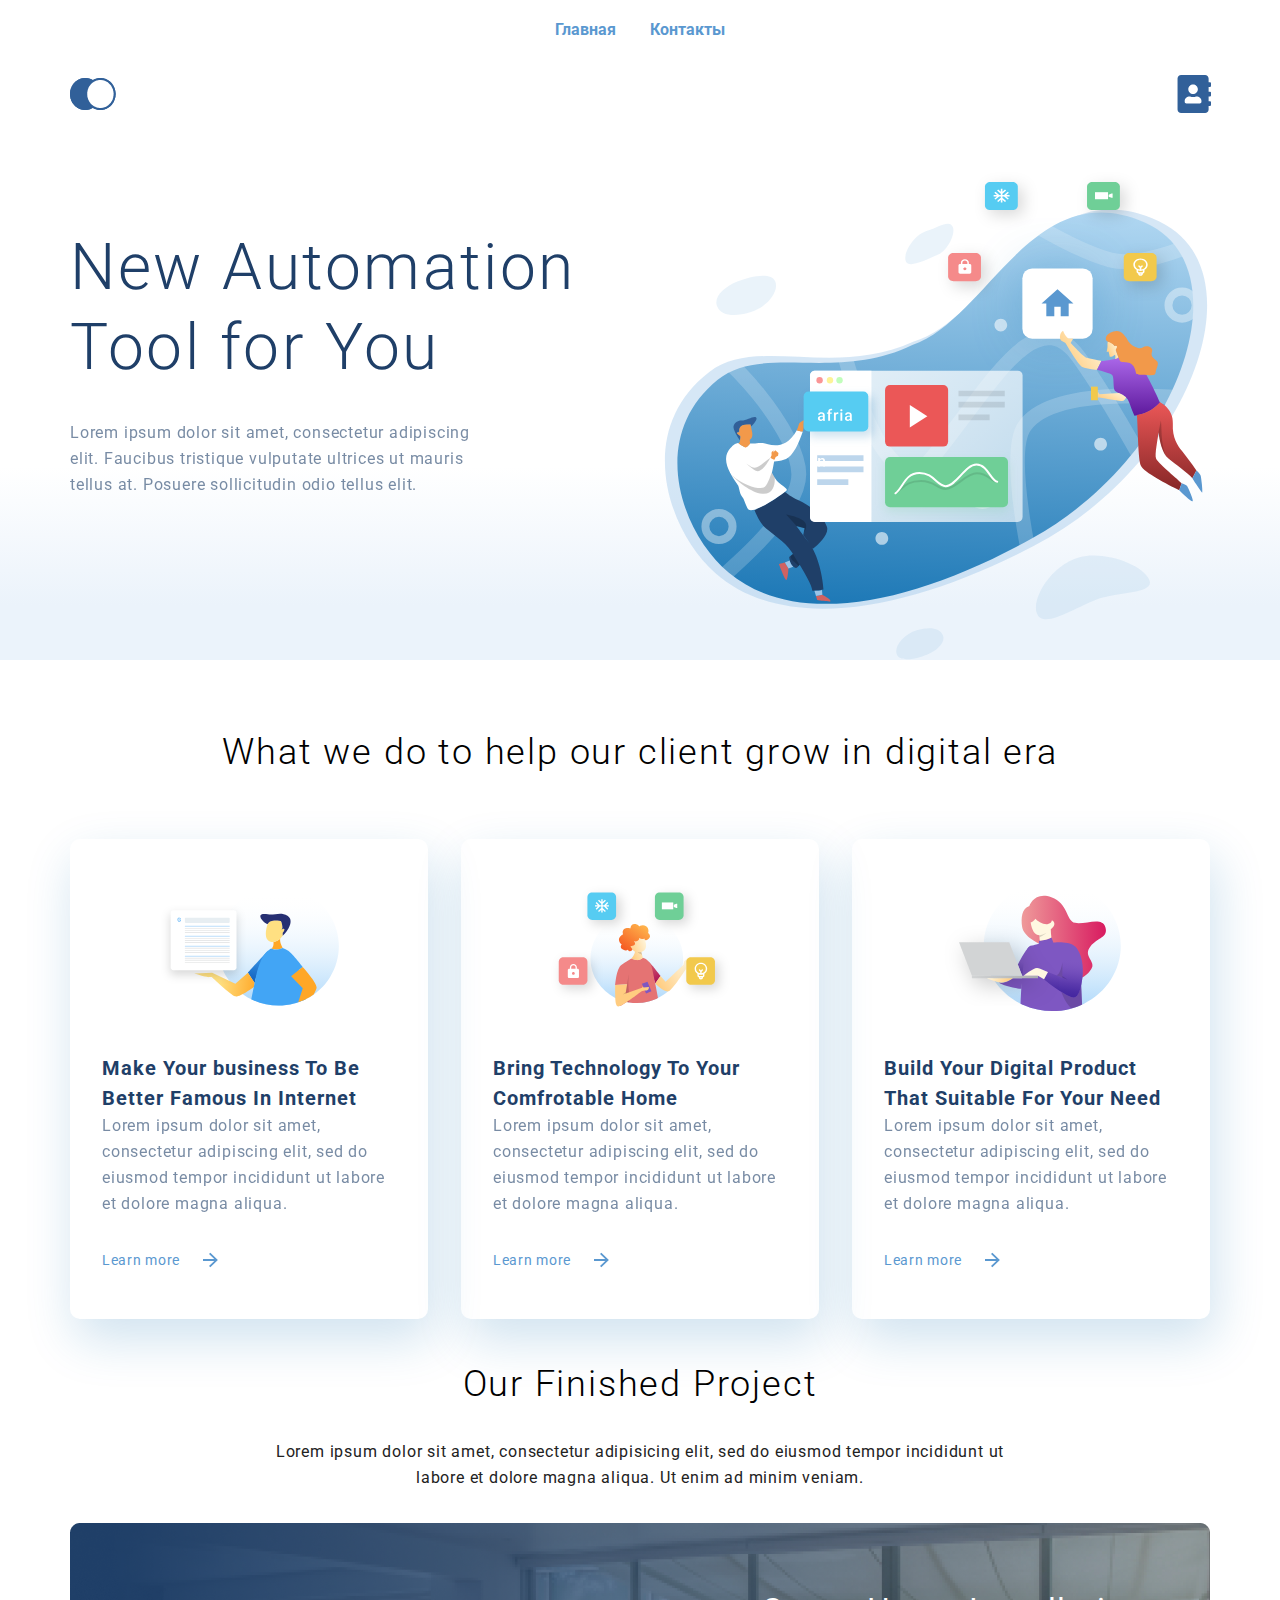
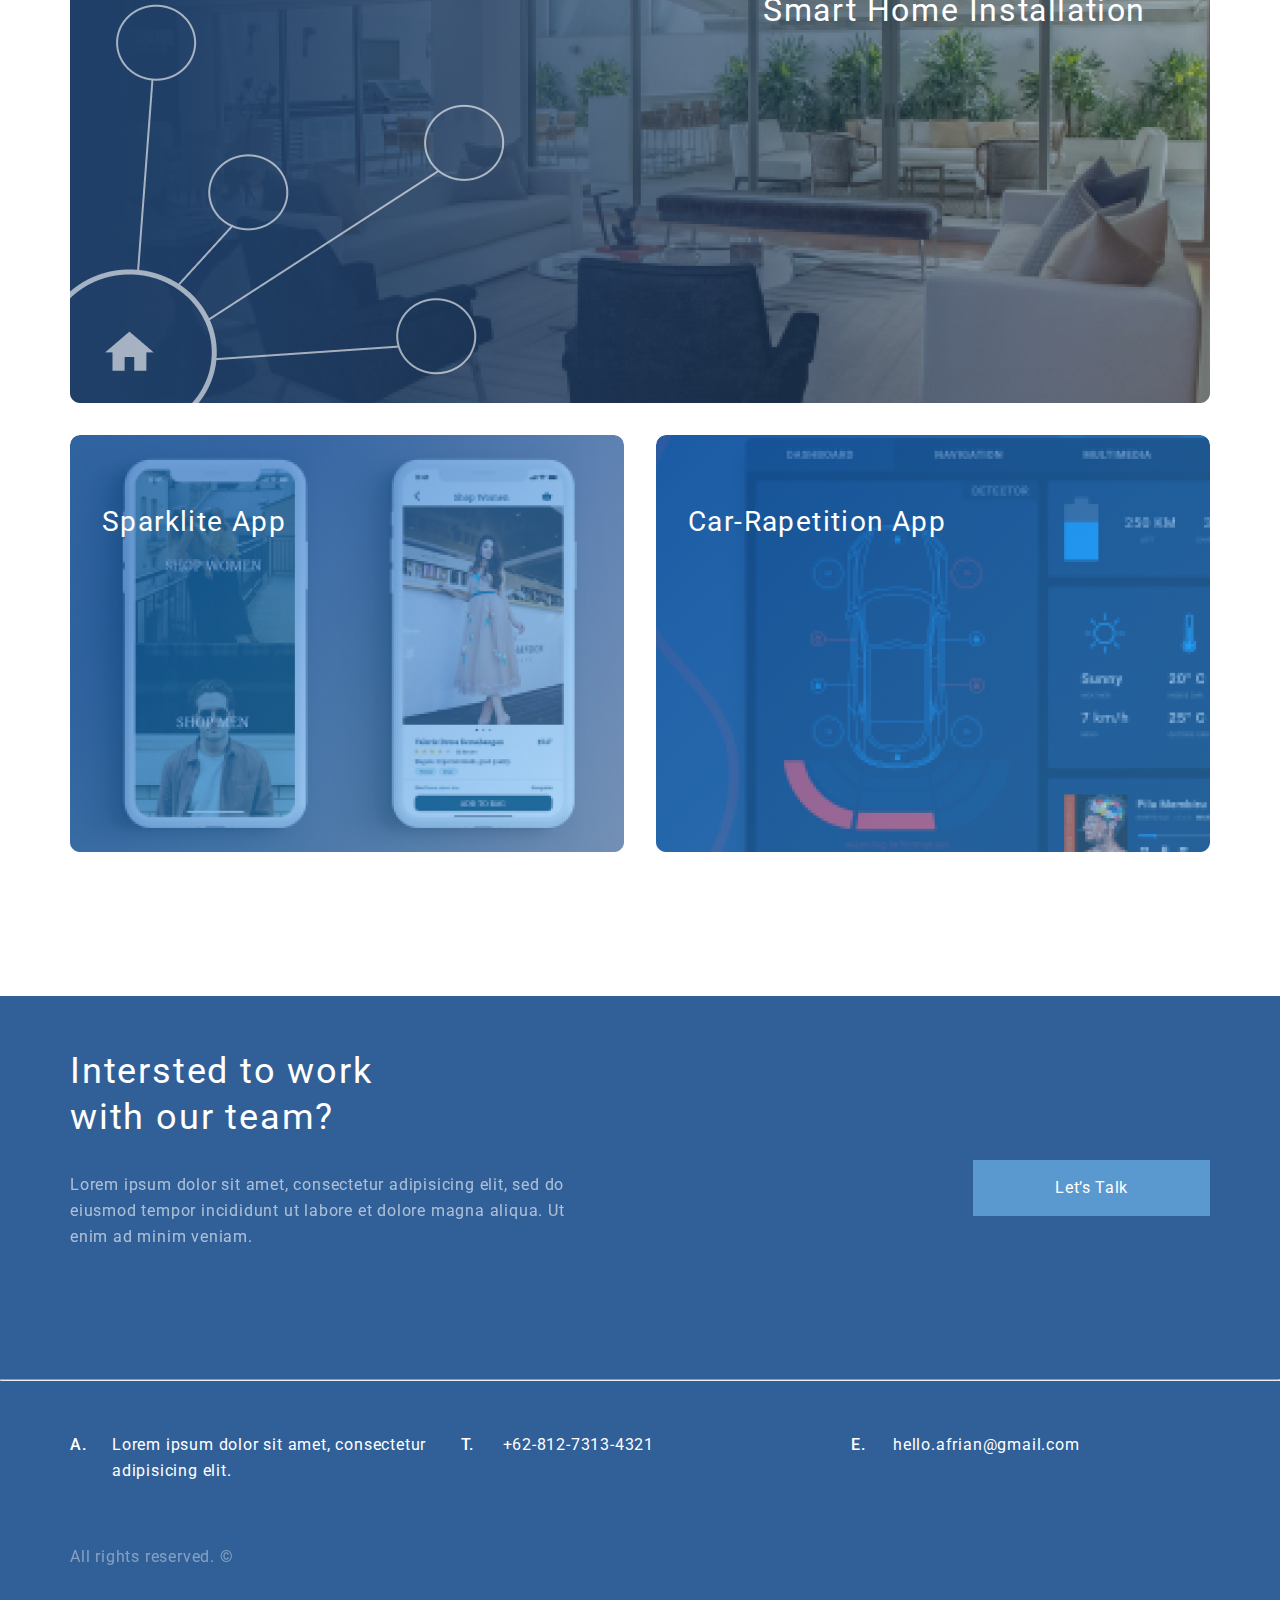
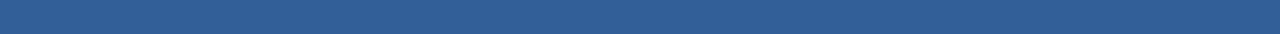
==== commit 9851b2cf: "code format" ====
--- a/index.html
+++ b/index.html
@@ -108,7 +108,7 @@
       <div class="page-footer">
         <div class="container under-footer">
           <div class="invite">
-            <p class="invite-header">Intersted to woek with our team?</p>
+            <p class="invite-header">Intersted to work with our team?</p>
             <p class="invite-text">
               Lorem ipsum dolor sit amet, consectetur adipisicing elit, sed do
               eiusmod tempor incididunt ut labore et dolore magna aliqua. Ut enim
--- a/style/main.css
+++ b/style/main.css
@@ -54,7 +54,7 @@
 
 .container-page-header {
   flex-direction: column;
-  background-image: url(./pic/ins_bg.svg);
+  background-image: url(../pic/ins_bg.svg);
   background-size: 549px;
   background-repeat: no-repeat;
   background-position: right bottom;
@@ -76,7 +76,7 @@
 }
 
 .logo {
-  background-image: url(./pic/logo.png);
+  background-image: url(../pic/logo.png);
   background-size: cover;
   background-repeat: no-repeat;
   width: 46px;
@@ -86,7 +86,7 @@
 .ava {
   width: 33px;
   height: 38px;
-  /* background-image: url(./pic/ava.svg); */
+  /* background-image: url(../pic/ava.svg); */
   background-size: contain;
   background-repeat: no-repeat;
 }
@@ -193,7 +193,7 @@
   height: 15px;
   padding-top: 8px;
   margin-left: 23px;
-  background-image: url(./pic/linkarrow.svg);
+  background-image: url(../pic/linkarrow.svg);
   background-repeat: no-repeat;
   background-size: auto;
   background-position: right bottom;
@@ -237,7 +237,7 @@
 .big-banner {
   width: 100%;
   height: 480px;
-  background-image: url(./pic/big-banner.png);
+  background-image: url(../pic/big-banner.png);
   background-repeat: no-repeat;
   background-size: auto;
 }
@@ -274,13 +274,13 @@
 }
 
 .little-banner-left {
-  background-image: url(./pic/left-banner.png);
+  background-image: url(../pic/left-banner.png);
   background-repeat: no-repeat;
   background-size: auto;
 }
 
 .little-banner-right {
-  background-image: url(./pic/right-banner.png);
+  background-image: url(../pic/right-banner.png);
   background-repeat: no-repeat;
   background-size: auto;
 }
@@ -399,7 +399,7 @@
   align-items: center;
   height: 250px;
 
-  background-image: url(./pic/contact-header.png);
+  background-image: url(../pic/contact-header.png);
   background-repeat: no-repeat;
   background-size: cover;
   margin-bottom: 65px;
@@ -479,15 +479,15 @@
 }
 
 .contactdata-list-list-phone {
-  list-style-image: url(./pic/phone.png);
+  list-style-image: url(../pic/phone.png);
 }
 
 .contactdata-list-list-globo {
-  list-style-image: url(./pic/globo.png);
+  list-style-image: url(../pic/globo.png);
 }
 
 .contactdata-list-list-mail {
-  list-style-image: url(./pic/mail.png);
+  list-style-image: url(../pic/mail.png);
 }
 
 .contactdata-list-li::marker {
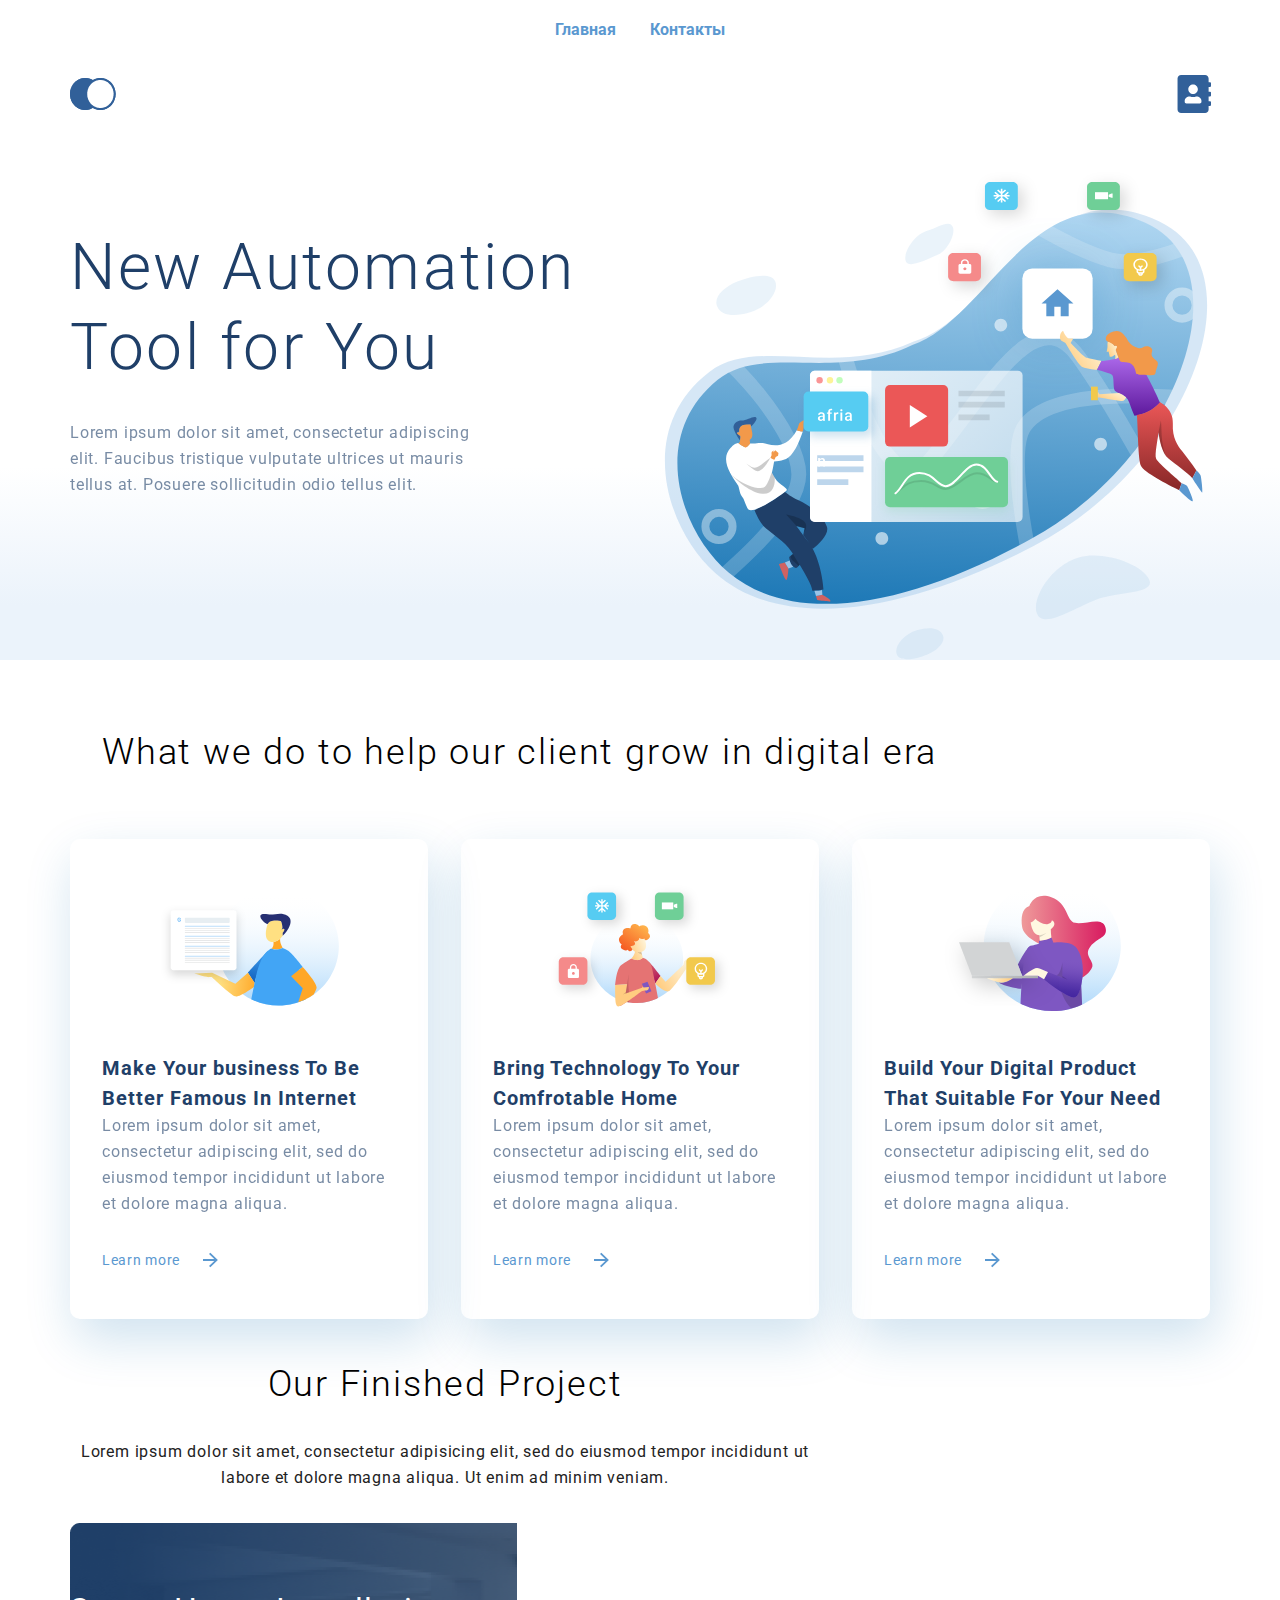
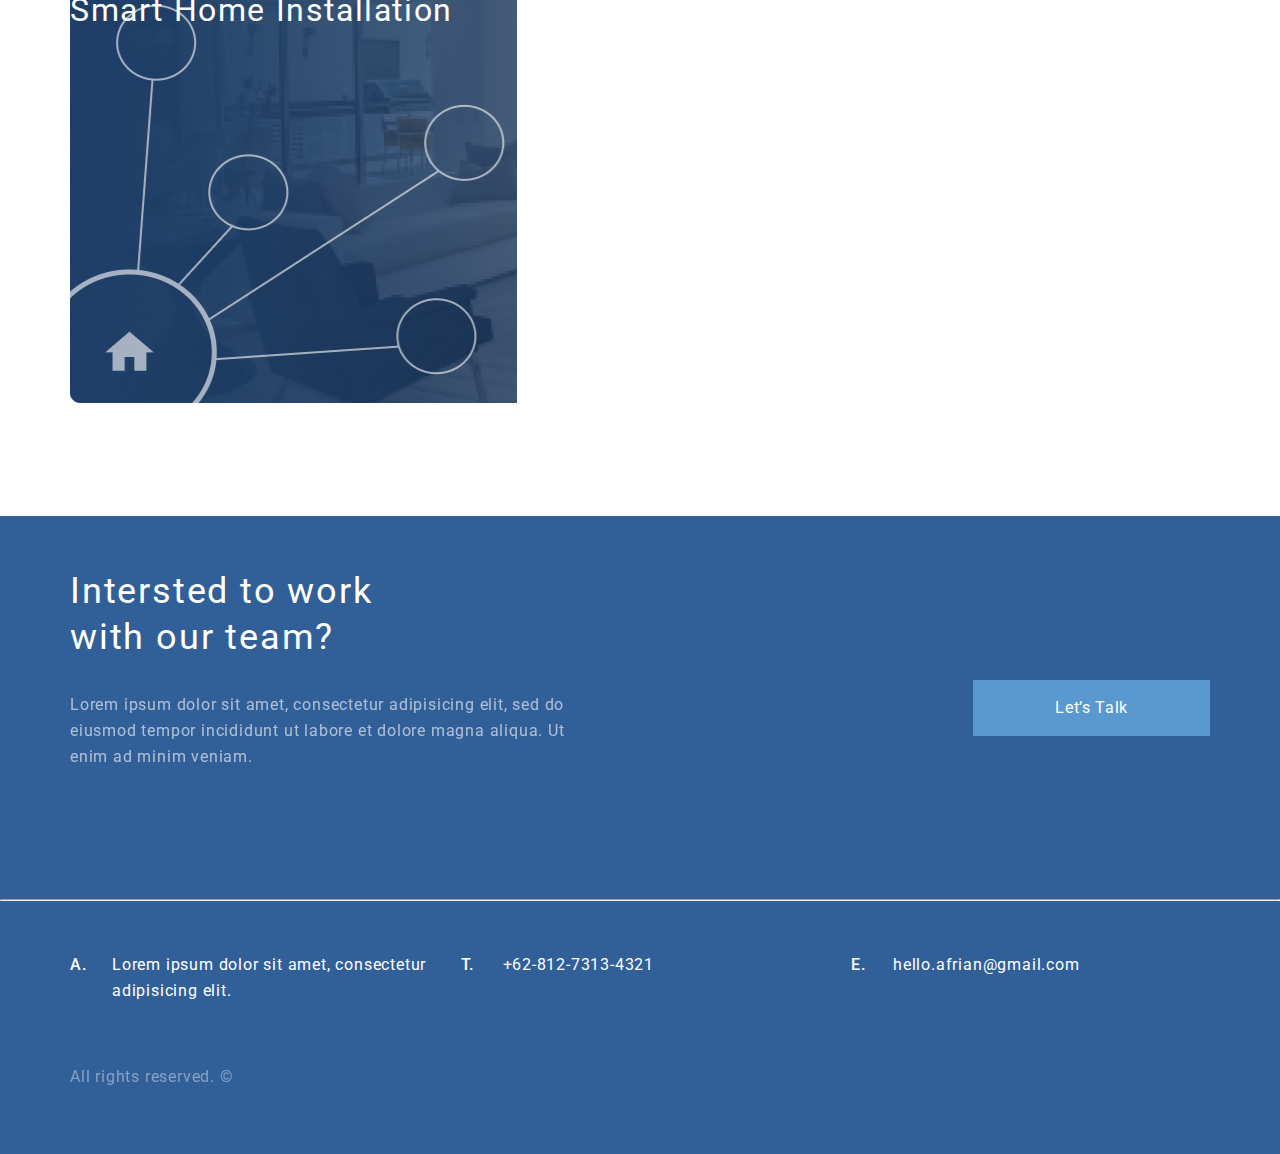
==== commit 1be59e97: "try media" ====
--- a/index.html
+++ b/index.html
@@ -1,108 +1,114 @@
 <!DOCTYPE html>
 <html lang="en">
+  <head>
+    <meta charset="UTF-8" />
+    <meta name="viewport" content="width=device-width, initial-scale=1.0" />
+    <title>Главная</title>
+    <link rel="stylesheet" href="./style/main.css" />
+  </head>
 
-<head>
-  <meta charset="UTF-8" />
-  <meta name="viewport" content="width=device-width, initial-scale=1.0" />
-  <title>Главная</title>
-  <link rel="stylesheet" href="./style/main.css" />
-</head>
+  <body>
+    <div class="page">
+      <div class="wrapper">
+        <header class="container temp-menu">
+          <a href="index.html">Главная</a>&nbsp;
+          <a href="contacts.html">Контакты</a>
+        </header>
 
-<body>
-  <div class="page">
-    <div class="wrapper">
-      <header class="container temp-menu">
-        <a href="index.html">Главная</a>&nbsp;
-        <a href="contacts.html">Контакты</a>
-      </header>
-
-      <div class="page-header">
-        <div class="container container-page-header">
-          <div class="sidebar">
-            <div class="logo">
-              <a href="index.html"><img src="./pic/logo.png" alt="Главная" /></a>&nbsp;
+        <div class="page-header">
+          <div class="container container-page-header">
+            <div class="sidebar">
+              <div class="logo">
+                <a href="index.html"
+                  ><img src="./pic/logo.png" alt="Главная" /></a
+                >&nbsp;
+              </div>
+              <div class="ava">
+                <a href="contacts.html"
+                  ><img src="./pic/ava.svg" alt="контакты"
+                /></a>
+              </div>
             </div>
-            <div class="ava">
-              <a href="contacts.html"><img src="./pic/ava.svg" alt="контакты" /></a>
-            </div>
-          </div>
-          <div class="promo">
-            <h1 class="promo-header">New Automation Tool for You</h1>
-            <p class="promo-content">
-              Lorem ipsum dolor sit amet, consectetur adipiscing elit. Faucibus
-              tristique vulputate ultrices ut mauris tellus at. Posuere
-              sollicitudin odio tellus elit.
-            </p>
-          </div>
-        </div>
-      </div>
-
-      <div class="container">
-        <div class="portfolio">
-          <h2 class="portfolio-header">
-            What we do to help our client grow in digital era
-          </h2>
-          <div class="card">
-            <img class="card-image" src="./pic/card1.svg" />
-            <h3 class="card-header">
-              Make Your business To Be Better Famous In Internet
-            </h3>
-            <p class="card-content">
-              Lorem ipsum dolor sit amet, consectetur adipiscing elit, sed do
-              eiusmod tempor incididunt ut labore et dolore magna aliqua.
-            </p>
-
-            <div class="card-link">
-              <a href="#">Learn more</a>
-              <div class="arrow"></div>
-            </div>
-          </div>
-          <div class="card">
-            <img class="card-image" src="./pic/card2.svg" />
-            <h3 class="card-header">Bring Technology To Your Comfrotable Home</h3>
-            <p class="card-content">
-              Lorem ipsum dolor sit amet, consectetur adipiscing elit, sed do
-              eiusmod tempor incididunt ut labore et dolore magna aliqua.
-            </p>
-            <div class="card-link">
-              <a href="#">Learn more</a>
-              <div class="arrow"></div>
-            </div>
-          </div>
-          <div class="card">
-            <img class="card-image" src="./pic/card3.svg" />
-            <h3 class="card-header">
-              Build Your Digital Product That Suitable For Your Need
-            </h3>
-            <p class="card-content">
-              Lorem ipsum dolor sit amet, consectetur adipiscing elit, sed do
-              eiusmod tempor incididunt ut labore et dolore magna aliqua.
-            </p>
-            <div class="card-link">
-              <a href="#">Learn more</a>
-              <div class="arrow"></div>
+            <div class="promo">
+              <h1 class="promo-header">New Automation Tool for You</h1>
+              <p class="promo-content">
+                Lorem ipsum dolor sit amet, consectetur adipiscing elit.
+                Faucibus tristique vulputate ultrices ut mauris tellus at.
+                Posuere sollicitudin odio tellus elit.
+              </p>
             </div>
           </div>
         </div>
-      </div>
-      <div class="container project-apps">
-        <div class="projects">
-          <div class="projects-header">Our Finished Project</div>
-          <div class="projects-text">
-            Lorem ipsum dolor sit amet, consectetur adipisicing elit, sed do
-            eiusmod tempor incididunt ut labore et dolore magna aliqua. Ut enim ad
-            minim veniam.
+
+        <div class="container">
+          <div class="portfolio">
+            <h2 class="portfolio-header">
+              What we do to help our client grow in digital era
+            </h2>
+            <div class="card">
+              <img class="card-image" src="./pic/card1.svg" />
+              <h3 class="card-header">
+                Make Your business To Be Better Famous In Internet
+              </h3>
+              <p class="card-content">
+                Lorem ipsum dolor sit amet, consectetur adipiscing elit, sed do
+                eiusmod tempor incididunt ut labore et dolore magna aliqua.
+              </p>
+
+              <div class="card-link">
+                <a href="#">Learn more</a>
+                <div class="arrow"></div>
+              </div>
+            </div>
+            <div class="card">
+              <img class="card-image" src="./pic/card2.svg" />
+              <h3 class="card-header">
+                Bring Technology To Your Comfrotable Home
+              </h3>
+              <p class="card-content">
+                Lorem ipsum dolor sit amet, consectetur adipiscing elit, sed do
+                eiusmod tempor incididunt ut labore et dolore magna aliqua.
+              </p>
+              <div class="card-link">
+                <a href="#">Learn more</a>
+                <div class="arrow"></div>
+              </div>
+            </div>
+            <div class="card">
+              <img class="card-image" src="./pic/card3.svg" />
+              <h3 class="card-header">
+                Build Your Digital Product That Suitable For Your Need
+              </h3>
+              <p class="card-content">
+                Lorem ipsum dolor sit amet, consectetur adipiscing elit, sed do
+                eiusmod tempor incididunt ut labore et dolore magna aliqua.
+              </p>
+              <div class="card-link">
+                <a href="#">Learn more</a>
+                <div class="arrow"></div>
+              </div>
+            </div>
           </div>
         </div>
-        <div class="big-banner">
-          <p class="big-banner-text">Smart Home Installation</p>
-        </div>
+        <div class="container project-apps">
+          <div class="projects">
+            <div class="projects-header">Our Finished Project</div>
+            <div class="projects-text">
+              Lorem ipsum dolor sit amet, consectetur adipisicing elit, sed do
+              eiusmod tempor incididunt ut labore et dolore magna aliqua. Ut
+              enim ad minim veniam.
+            </div>
+          </div>
+          <div class="big-banner">
+            <p class="big-banner-text">Smart Home Installation</p>
+          </div>
 
-        <div class="little-banner little-banner-left">
-          <div class="little-banner-text">Sparklite App</div>
-        </div>
-        <div class="little-banner little-banner-right">
-          <div class="little-banner-text">Car-Rapetition App</div>
+          <div class="little-banner little-banner-left">
+            <div class="little-banner-text">Sparklite App</div>
+          </div>
+          <div class="little-banner little-banner-right">
+            <div class="little-banner-text">Car-Rapetition App</div>
+          </div>
         </div>
       </div>
       <div class="page-footer">
@@ -111,8 +117,8 @@
             <p class="invite-header">Intersted to work with our team?</p>
             <p class="invite-text">
               Lorem ipsum dolor sit amet, consectetur adipisicing elit, sed do
-              eiusmod tempor incididunt ut labore et dolore magna aliqua. Ut enim
-              ad minim veniam.
+              eiusmod tempor incididunt ut labore et dolore magna aliqua. Ut
+              enim ad minim veniam.
             </p>
           </div>
           <div class="talk-button">
@@ -138,9 +144,6 @@
           <div class="footer-copyright">All rights reserved. &copy;</div>
         </div>
       </div>
-
     </div>
-  </div>
-</body>
-
-</html>+  </body>
+</html>
--- a/style/main.css
+++ b/style/main.css
@@ -3,10 +3,6 @@
 * {
   margin: 0;
   padding: 0;
-}
-
-body {
-  font-family: "Roboto", "Helvetica Neue", Verdana, Helvetica, Arial, sans-serif;
 }
 
 A:link {
@@ -30,6 +26,19 @@
   color: #5a98d0;
 }
 
+.page {
+  font-family: "Roboto", "Helvetica Neue", Verdana, Helvetica, Arial, sans-serif;
+  display: flex;
+  flex-direction: column;
+  justify-content: center;
+  flex-wrap: wrap;
+  min-height: 100vh;
+}
+
+.wrapper {
+  flex-grow: 1;
+}
+
 .show-border {
   border-width: 1px;
   border-style: solid;
@@ -39,7 +48,7 @@
 .container {
   display: flex;
   margin: 0 auto;
-  width: 1140px;
+  max-width: 1140px;
   border-color: red;
 }
 
@@ -62,9 +71,11 @@
 
 .page-header {
   padding-top: 27px;
-  background: linear-gradient(0deg,
-      #ebf3fb 8.84%,
-      rgba(152, 195, 232, 0) 31.12%);
+  background: linear-gradient(
+    0deg,
+    #ebf3fb 8.84%,
+    rgba(152, 195, 232, 0) 31.12%
+  );
 }
 
 .sidebar {
@@ -127,7 +138,7 @@
 }
 
 .portfolio-header {
-  width: 100%;
+  /* width: 100%; */
   text-align: center;
   font-weight: 300;
   font-size: 36px;
@@ -135,11 +146,12 @@
   letter-spacing: 0.05em;
   color: #000000;
   padding-top: 21px;
+  padding-left: 32px;
   padding-bottom: 38px;
 }
 
 .card {
-  width: 358px;
+  max-width: 358px;
   height: 480px;
   box-shadow: 5px 20px 50px rgba(16, 112, 177, 0.2);
   border-radius: 10px;
@@ -208,13 +220,13 @@
 }
 
 .projects {
-  width: 100%;
+  max-width: 1140px;
 }
 
 .projects-header {
   padding-top: 15px;
   margin-bottom: 32px;
-  width: 100%;
+  /* width: 100%; */
   font-weight: 300;
   font-size: 36px;
   line-height: 46px;
@@ -235,7 +247,7 @@
 }
 
 .big-banner {
-  width: 100%;
+  max-width: 1140px;
   height: 480px;
   background-image: url(../pic/big-banner.png);
   background-repeat: no-repeat;
@@ -253,7 +265,7 @@
 }
 
 .little-banner {
-  width: 554px;
+  max-width: 554px;
   height: 417px;
 
   border-radius: 10px;
@@ -291,7 +303,7 @@
 
 .under-footer {
   height: 383px;
-  width: 1140px;
+  max-width: 1140px;
   /* padding-top: 58px;
   padding-bottom: 45px; */
   justify-content: space-between;
@@ -299,12 +311,12 @@
 }
 
 .invite {
-  width: 495px;
+  max-width: 495px;
   height: 280px;
 }
 
 .invite-header {
-  width: 340px;
+  max-width: 340px;
   height: 92px;
   font-size: 36px;
   line-height: 46px;
@@ -377,7 +389,7 @@
 }
 
 .footer-copyright {
-  width: 100%;
+  /* width: 100%; */
   padding-bottom: 49px;
   padding-top: 49px;
   font-size: 16px;
@@ -583,4 +595,25 @@
 .map-container {
   margin-top: 96px;
   margin-bottom: 96px;
-}+}
+
+@media (max-width: 375px) {
+  .container-page-header {
+    background-image: none;
+    padding: 32px;
+  }
+
+  .portfolio {
+    flex-direction: column;
+  }
+
+  .project-apps {
+    flex-direction: column;
+    flex-wrap: wrap;
+  }
+
+  .little-banner {
+    padding-left: 15px;
+    padding-right: 17px;
+  }
+} ;
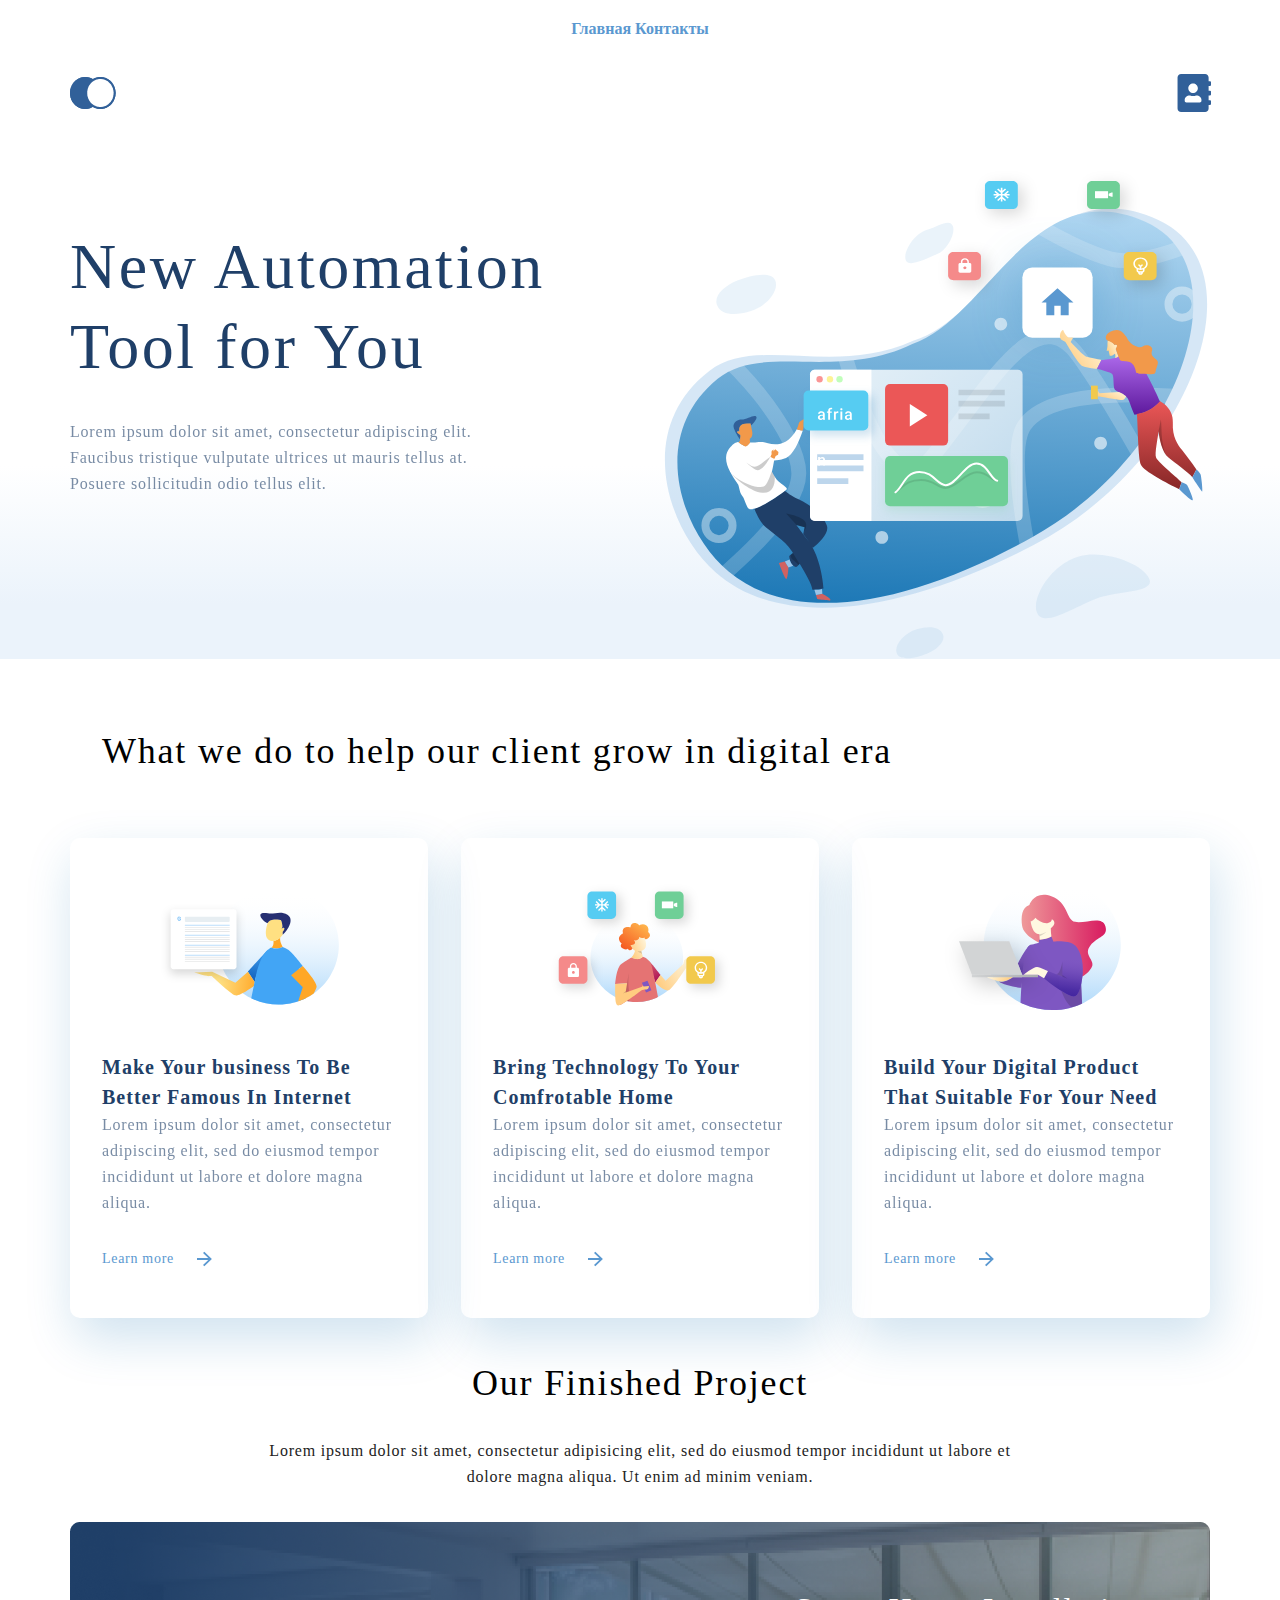
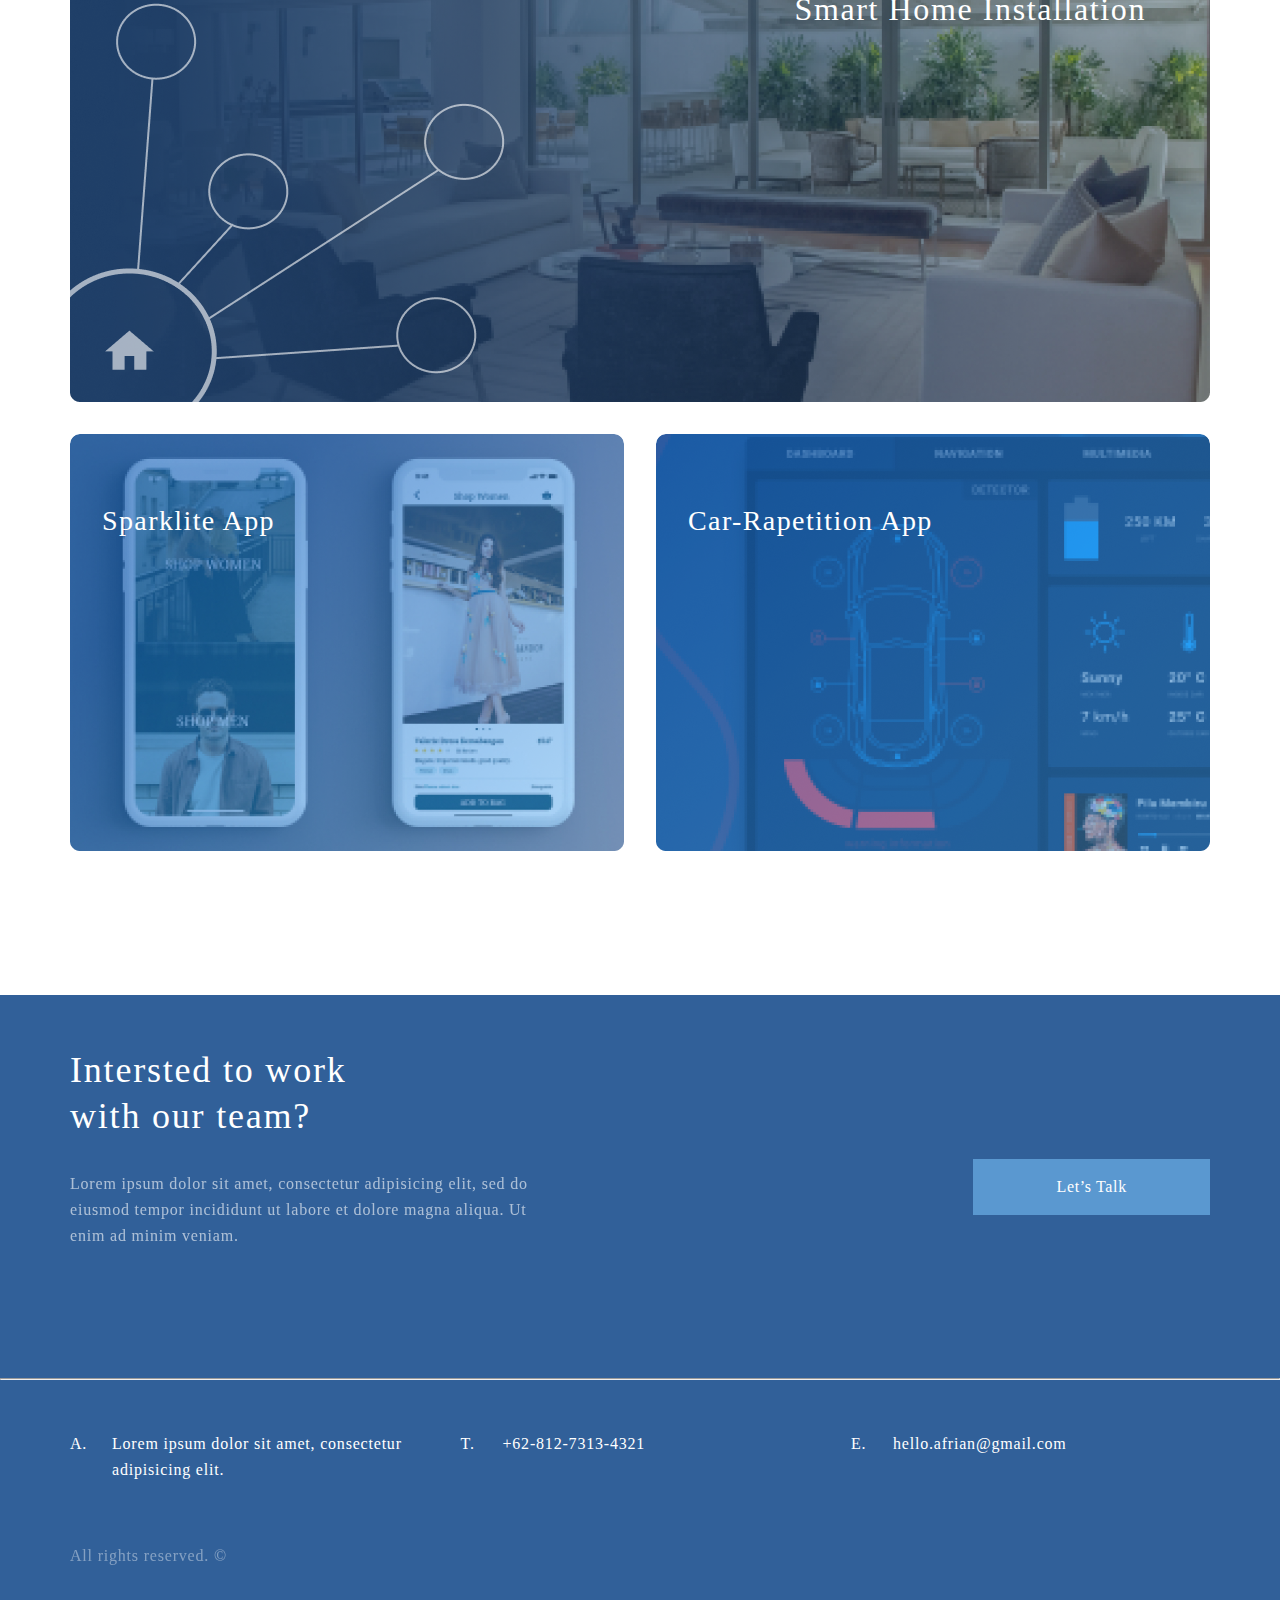
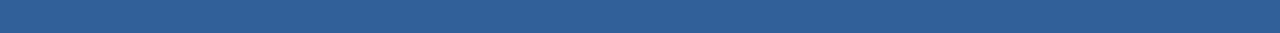
==== commit 2bc4f6d9: "rewrite css to BEM. Index page already work. try write media requests" ====
--- a/index.html
+++ b/index.html
@@ -4,34 +4,30 @@
     <meta charset="UTF-8" />
     <meta name="viewport" content="width=device-width, initial-scale=1.0" />
     <title>Главная</title>
-    <link rel="stylesheet" href="./style/main.css" />
+    <link rel="stylesheet" href="./style/index.css" />
   </head>
 
   <body>
-    <div class="page">
-      <div class="wrapper">
-        <header class="container temp-menu">
+    <div class="page page_font ">
+        <div class="container temp-menu">
           <a href="index.html">Главная</a>&nbsp;
           <a href="contacts.html">Контакты</a>
-        </header>
+        </div>
 
-        <div class="page-header">
+        <div class="page__header visibleborder">
           <div class="container container-page-header">
             <div class="sidebar">
-              <div class="logo">
-                <a href="index.html"
-                  ><img src="./pic/logo.png" alt="Главная" /></a
-                >&nbsp;
+              <div class="sidebar__logo">
+                <a href="index.html"><img src="./pic/logo.png" alt="Главная" /></a>
               </div>
-              <div class="ava">
+              <div class="sidebar__ava">
                 <a href="contacts.html"
-                  ><img src="./pic/ava.svg" alt="контакты"
-                /></a>
+                  ><img src="./pic/ava.svg" alt="контакты" /></a>
               </div>
             </div>
             <div class="promo">
-              <h1 class="promo-header">New Automation Tool for You</h1>
-              <p class="promo-content">
+              <h1 class="promo__header">New Automation Tool for You</h1>
+              <p class="promo__content">
                 Lorem ipsum dolor sit amet, consectetur adipiscing elit.
                 Faucibus tristique vulputate ultrices ut mauris tellus at.
                 Posuere sollicitudin odio tellus elit.
@@ -42,104 +38,106 @@
 
         <div class="container">
           <div class="portfolio">
-            <h2 class="portfolio-header">
+            <h2 class="portfolio__header">
               What we do to help our client grow in digital era
             </h2>
             <div class="card">
-              <img class="card-image" src="./pic/card1.svg" />
-              <h3 class="card-header">
+              <img class="card__image" src="./pic/card1.svg" />
+              <h3 class="card__header">
                 Make Your business To Be Better Famous In Internet
               </h3>
-              <p class="card-content">
+              <p class="card__content">
                 Lorem ipsum dolor sit amet, consectetur adipiscing elit, sed do
                 eiusmod tempor incididunt ut labore et dolore magna aliqua.
               </p>
 
-              <div class="card-link">
+              <div class="card__link">
                 <a href="#">Learn more</a>
                 <div class="arrow"></div>
               </div>
             </div>
             <div class="card">
-              <img class="card-image" src="./pic/card2.svg" />
-              <h3 class="card-header">
+              <img class="card__image" src="./pic/card2.svg" />
+              <h3 class="card__header">
                 Bring Technology To Your Comfrotable Home
               </h3>
-              <p class="card-content">
+              <p class="card__content">
                 Lorem ipsum dolor sit amet, consectetur adipiscing elit, sed do
                 eiusmod tempor incididunt ut labore et dolore magna aliqua.
               </p>
-              <div class="card-link">
+              <div class="card__link">
                 <a href="#">Learn more</a>
                 <div class="arrow"></div>
               </div>
             </div>
             <div class="card">
-              <img class="card-image" src="./pic/card3.svg" />
-              <h3 class="card-header">
+              <img class="card__image" src="./pic/card3.svg" />
+              <h3 class="card__header">
                 Build Your Digital Product That Suitable For Your Need
               </h3>
-              <p class="card-content">
+              <p class="card__content">
                 Lorem ipsum dolor sit amet, consectetur adipiscing elit, sed do
                 eiusmod tempor incididunt ut labore et dolore magna aliqua.
               </p>
-              <div class="card-link">
+              <div class="card__link">
                 <a href="#">Learn more</a>
                 <div class="arrow"></div>
               </div>
             </div>
           </div>
         </div>
+        
         <div class="container project-apps">
-          <div class="projects">
-            <div class="projects-header">Our Finished Project</div>
-            <div class="projects-text">
+          <div class="project-apps__text">
+            <div class="project-apps__header">Our Finished Project</div>
+            <div class="project-apps__content">
               Lorem ipsum dolor sit amet, consectetur adipisicing elit, sed do
               eiusmod tempor incididunt ut labore et dolore magna aliqua. Ut
-              enim ad minim veniam.
+              enim ad minim veniam. 
             </div>
           </div>
-          <div class="big-banner">
-            <p class="big-banner-text">Smart Home Installation</p>
+          <div class="project-apps__big-banner">
+            <p class="project-apps__big-banner-text">Smart Home Installation</p>
           </div>
 
-          <div class="little-banner little-banner-left">
-            <div class="little-banner-text">Sparklite App</div>
+          <div class="project-apps__little-banner project-apps__little-banner_left">
+            <div class="project-apps__little-banner-text">Sparklite App</div>
           </div>
-          <div class="little-banner little-banner-right">
-            <div class="little-banner-text">Car-Rapetition App</div>
+          <div class="project-apps__little-banner project-apps__little-banner_right">
+            <div class="project-apps__little-banner-text">Car-Rapetition App</div>
           </div>
         </div>
-      </div>
+      </div> 
+      
       <div class="page-footer">
-        <div class="container under-footer">
-          <div class="invite">
-            <p class="invite-header">Intersted to work with our team?</p>
-            <p class="invite-text">
+        <div class="container page-footer__top-footer">
+          <div class="page-footer__invite">
+            <p class="page-footer__invite-header">Intersted to work with our team?</p>
+            <p class="page-footer__invite-content">
               Lorem ipsum dolor sit amet, consectetur adipisicing elit, sed do
               eiusmod tempor incididunt ut labore et dolore magna aliqua. Ut
               enim ad minim veniam.
             </p>
           </div>
-          <div class="talk-button">
-            <p class="talk-button-text">Let’s Talk</p>
-          </div>
+          <div class="page-footer__talk-button">
+            <p class="page-footer__talk-button-caption">Let’s Talk</p>
+          </div> 
         </div>
         <hr />
-        <div class="container footer">
+        <div class="container footer-bot">
           <div class="footer-card">
-            <div class="footer-p">A.</div>
-            <div class="footer-text">
+            <div class="footer-card__p">A.</div>
+            <div class="footer-card__content">
               Lorem ipsum dolor sit amet, consectetur adipisicing elit.
             </div>
           </div>
           <div class="footer-card">
-            <p class="footer-p">T.</p>
-            <p class="footer-text">+62-812-7313-4321</p>
+            <p class="footer-card__p">T.</p>
+            <p class="footer-card__content">+62-812-7313-4321</p>
           </div>
           <div class="footer-card">
-            <span class="footer-p">E.</span>
-            <p class="footer-text">hello.afrian@gmail.com</p>
+            <span class="footer-card__p">E.</span>
+            <p class="footer-card__content">hello.afrian@gmail.com</p>
           </div>
           <div class="footer-copyright">All rights reserved. &copy;</div>
         </div>
--- a/style/index.css
+++ b/style/index.css
@@ -0,0 +1,450 @@
+@charset "UTF-8";
+@import url("https://fonts.googleapis.com/css2?family=Roboto:wght@300&display=swap");
+* {
+  margin: 0;
+  padding: 0;
+}
+
+A:link {
+  text-decoration: none;
+  /* Убирает подчеркивание для ссылок */
+  color: #5a98d0;
+}
+
+A:visited {
+  text-decoration: none;
+  color: #5a98d0;
+}
+
+A:active {
+  text-decoration: none;
+  color: #5a98d0;
+}
+
+A:hover {
+  text-decoration: none;
+  color: #5a98d0;
+}
+
+.page {
+  display: -webkit-box;
+  display: -ms-flexbox;
+  display: flex;
+  -webkit-box-orient: vertical;
+  -webkit-box-direction: normal;
+      -ms-flex-direction: column;
+          flex-direction: column;
+  -webkit-box-pack: center;
+      -ms-flex-pack: center;
+          justify-content: center;
+  -ms-flex-wrap: wrap;
+      flex-wrap: wrap;
+  min-height: 100vh;
+}
+
+.page .page_font {
+  font-family: "Roboto", "Helvetica Neue", Verdana, Helvetica, Arial, sans-serif;
+}
+
+.temp-menu {
+  padding-top: 20px;
+  max-width: 200px;
+  display: -webkit-box;
+  display: -ms-flexbox;
+  display: flex;
+  -webkit-box-pack: space-evenly;
+      -ms-flex-pack: space-evenly;
+          justify-content: space-evenly;
+  font-style: normal;
+  font-weight: bold;
+}
+
+.page__header {
+  padding-top: 27px;
+  background: -webkit-gradient(linear, left bottom, left top, color-stop(8.84%, #ebf3fb), color-stop(31.12%, rgba(152, 195, 232, 0)));
+  background: linear-gradient(0deg, #ebf3fb 8.84%, rgba(152, 195, 232, 0) 31.12%);
+}
+
+.container {
+  display: -webkit-box;
+  display: -ms-flexbox;
+  display: flex;
+  margin: 0 auto;
+  max-width: 1140px;
+  border-color: red;
+}
+
+.container-page-header {
+  -webkit-box-orient: vertical;
+  -webkit-box-direction: normal;
+      -ms-flex-direction: column;
+          flex-direction: column;
+  background-image: url(../pic/ins_bg.svg);
+  background-size: 549px;
+  background-repeat: no-repeat;
+  background-position: right bottom;
+}
+
+.sidebar {
+  display: -webkit-box;
+  display: -ms-flexbox;
+  display: flex;
+  -webkit-box-pack: justify;
+      -ms-flex-pack: justify;
+          justify-content: space-between;
+  min-height: 55px;
+  margin-bottom: 67px;
+  -webkit-box-align: center;
+      -ms-flex-align: center;
+          align-items: center;
+}
+
+.sidebar .sidebar__logo {
+  background-image: url(../pic/logo.png);
+  background-size: cover;
+  background-repeat: no-repeat;
+  width: 46px;
+  height: 48px;
+}
+
+.sidebar .sidebar__ava {
+  width: 33px;
+  height: 38px;
+  /* background-image: url(../pic/ava.svg); */
+  background-size: contain;
+  background-repeat: no-repeat;
+}
+
+.promo {
+  padding-top: 40px;
+  padding-right: 50px;
+  padding-bottom: 162px;
+  max-width: 554px;
+}
+
+.promo .promo__header {
+  margin-bottom: 32px;
+  max-width: 510px;
+  color: #1f3f68;
+  letter-spacing: 0.04em;
+  font-weight: 300;
+  font-size: 64px;
+  line-height: 1.25;
+}
+
+.promo .promo__content {
+  max-width: 425px;
+  color: #1f3f68;
+  letter-spacing: 0.05em;
+  font-size: 16px;
+  line-height: 26px;
+  opacity: 0.6;
+}
+
+.portfolio {
+  padding-top: 48px;
+  padding-bottom: 20px;
+  margin-bottom: 7px;
+  display: -webkit-box;
+  display: -ms-flexbox;
+  display: flex;
+  -webkit-box-pack: justify;
+      -ms-flex-pack: justify;
+          justify-content: space-between;
+  -ms-flex-wrap: wrap;
+      flex-wrap: wrap;
+}
+
+.portfolio .portfolio__header {
+  /* width: 100%; */
+  text-align: center;
+  font-weight: 300;
+  font-size: 36px;
+  line-height: 46px;
+  letter-spacing: 0.05em;
+  color: #000000;
+  padding-top: 21px;
+  padding-left: 32px;
+  padding-bottom: 38px;
+}
+
+.card {
+  max-width: 358px;
+  height: 480px;
+  -webkit-box-shadow: 5px 20px 50px rgba(16, 112, 177, 0.2);
+          box-shadow: 5px 20px 50px rgba(16, 112, 177, 0.2);
+  border-radius: 10px;
+  margin-top: 26px;
+  display: -webkit-box;
+  display: -ms-flexbox;
+  display: flex;
+  -webkit-box-orient: vertical;
+  -webkit-box-direction: normal;
+      -ms-flex-direction: column;
+          flex-direction: column;
+  -ms-flex-pack: distribute;
+      justify-content: space-around;
+}
+
+.card .card__image {
+  display: -webkit-box;
+  display: -ms-flexbox;
+  display: flex;
+  margin: auto;
+  width: 50%;
+  -ms-flex-wrap: wrap;
+      flex-wrap: wrap;
+}
+
+.card .card__header {
+  font-size: 20px;
+  line-height: 30px;
+  letter-spacing: 0.05em;
+  padding-left: 32px;
+  padding-right: 32px;
+  color: #1f3f68;
+}
+
+.card .card__content {
+  font-size: 16px;
+  line-height: 26px;
+  letter-spacing: 0.05em;
+  color: #1f3f68;
+  opacity: 0.6;
+  padding-left: 32px;
+  padding-right: 32px;
+}
+
+.card .card__link {
+  padding-top: 28px;
+  padding-left: 32px;
+  padding-right: 32px;
+  padding-bottom: 44px;
+  font-size: 14px;
+  line-height: 30px;
+  letter-spacing: 0.05em;
+  color: #5a98d0;
+  display: -webkit-box;
+  display: -ms-flexbox;
+  display: flex;
+}
+
+.card .arrow {
+  width: 15px;
+  height: 15px;
+  padding-top: 8px;
+  margin-left: 23px;
+  background-image: url(../pic/linkarrow.svg);
+  background-repeat: no-repeat;
+  background-size: auto;
+  background-position: right bottom;
+}
+
+.project-apps {
+  display: -webkit-box;
+  display: -ms-flexbox;
+  display: flex;
+  -webkit-box-orient: horizontal;
+  -webkit-box-direction: normal;
+      -ms-flex-direction: row;
+          flex-direction: row;
+  -webkit-box-pack: justify;
+      -ms-flex-pack: justify;
+          justify-content: space-between;
+  -ms-flex-wrap: wrap;
+      flex-wrap: wrap;
+  padding-bottom: 112px;
+}
+
+.project-apps .project-apps__text {
+  width: 100%;
+}
+
+.project-apps .project-apps__header {
+  padding-top: 15px;
+  margin-bottom: 32px;
+  width: 100%;
+  font-weight: 300;
+  font-size: 36px;
+  line-height: 46px;
+  text-align: center;
+  letter-spacing: 0.05em;
+  color: #000000;
+}
+
+.project-apps .project-apps__content {
+  margin: 0 auto;
+  font-weight: 400;
+  max-width: 750px;
+  font-size: 16px;
+  line-height: 26px;
+  text-align: center;
+  letter-spacing: 0.05em;
+  color: #222222;
+  padding-bottom: 32px;
+}
+
+.project-apps .project-apps__big-banner {
+  width: 100%;
+  height: 480px;
+  background-image: url(../pic/big-banner.png);
+  background-repeat: no-repeat;
+  background-size: auto;
+}
+
+.project-apps .project-apps__big-banner-text {
+  font-size: 32px;
+  line-height: 46px;
+  text-align: right;
+  letter-spacing: 0.05em;
+  color: #ffffff;
+  padding-top: 64px;
+  padding-right: 64px;
+}
+
+.project-apps .project-apps__little-banner {
+  width: 554px;
+  height: 417px;
+  border-radius: 10px;
+  margin-top: 32px;
+  padding-top: 32px;
+  /* padding-left: 32px; */
+}
+
+.project-apps .project-apps__little-banner-text {
+  padding-top: 32px;
+  padding-left: 32px;
+  position: absolute;
+  font-size: 28px;
+  line-height: 46px;
+  letter-spacing: 0.05em;
+  color: #ffffff;
+}
+
+.project-apps .project-apps__little-banner_left {
+  background-image: url(../pic/left-banner.png);
+  background-repeat: no-repeat;
+  background-size: auto;
+}
+
+.project-apps .project-apps__little-banner_right {
+  background-image: url(../pic/right-banner.png);
+  background-repeat: no-repeat;
+  background-size: auto;
+}
+
+.page-footer {
+  background: #316099;
+}
+
+.page-footer .page-footer__top-footer {
+  height: 383px;
+  max-width: 1140px;
+  /* padding-top: 58px;
+    padding-bottom: 45px; */
+  -webkit-box-pack: justify;
+      -ms-flex-pack: justify;
+          justify-content: space-between;
+  -webkit-box-align: center;
+      -ms-flex-align: center;
+          align-items: center;
+}
+
+.page-footer .page-footer__invite {
+  max-width: 495px;
+  height: 280px;
+}
+
+.page-footer .page-footer__invite-header {
+  max-width: 340px;
+  height: 92px;
+  font-size: 36px;
+  line-height: 46px;
+  letter-spacing: 0.05em;
+  color: #ffffff;
+}
+
+.page-footer .page-footer__invite-content {
+  font-size: 16px;
+  line-height: 26px;
+  letter-spacing: 0.05em;
+  color: #ffffff;
+  opacity: 0.6;
+  padding-top: 32px;
+  padding-bottom: 51px;
+}
+
+.page-footer .page-footer__talk-button {
+  width: 236.63px;
+  height: 56px;
+  background: #5a98d0;
+}
+
+.page-footer .page-footer__talk-button-caption {
+  padding-top: 15px;
+  padding-bottom: 15px;
+  font-size: 16px;
+  line-height: 26px;
+  text-align: center;
+  letter-spacing: 0.04em;
+  color: #ffffff;
+}
+
+.footer-hr {
+  opacity: 0.4;
+  border: 6px solid #ffffff;
+}
+
+.footer-bot {
+  height: 253px;
+  display: -webkit-box;
+  display: -ms-flexbox;
+  display: flex;
+  -webkit-box-pack: justify;
+      -ms-flex-pack: justify;
+          justify-content: space-between;
+  -ms-flex-wrap: wrap;
+      flex-wrap: wrap;
+}
+
+.footer-card {
+  display: -webkit-box;
+  display: -ms-flexbox;
+  display: flex;
+  -webkit-box-pack: justify;
+      -ms-flex-pack: justify;
+          justify-content: space-between;
+  min-width: 359px;
+  padding-top: 51px;
+}
+
+.footer-card .footer-card__p {
+  width: 23px;
+  font-weight: 500;
+  font-size: 16px;
+  line-height: 26px;
+  letter-spacing: 0.05em;
+  color: #ffffff;
+}
+
+.footer-card .footer-card__content {
+  width: 317px;
+  height: 48px;
+  font-weight: normal;
+  font-size: 16px;
+  line-height: 26px;
+  letter-spacing: 0.05em;
+  color: #ffffff;
+}
+
+.footer-copyright {
+  /* width: 100%; */
+  padding-bottom: 49px;
+  padding-top: 49px;
+  font-size: 16px;
+  line-height: 26px;
+  letter-spacing: 0.05em;
+  color: #ffffff;
+  opacity: 0.4;
+}
+/*# sourceMappingURL=index.css.map */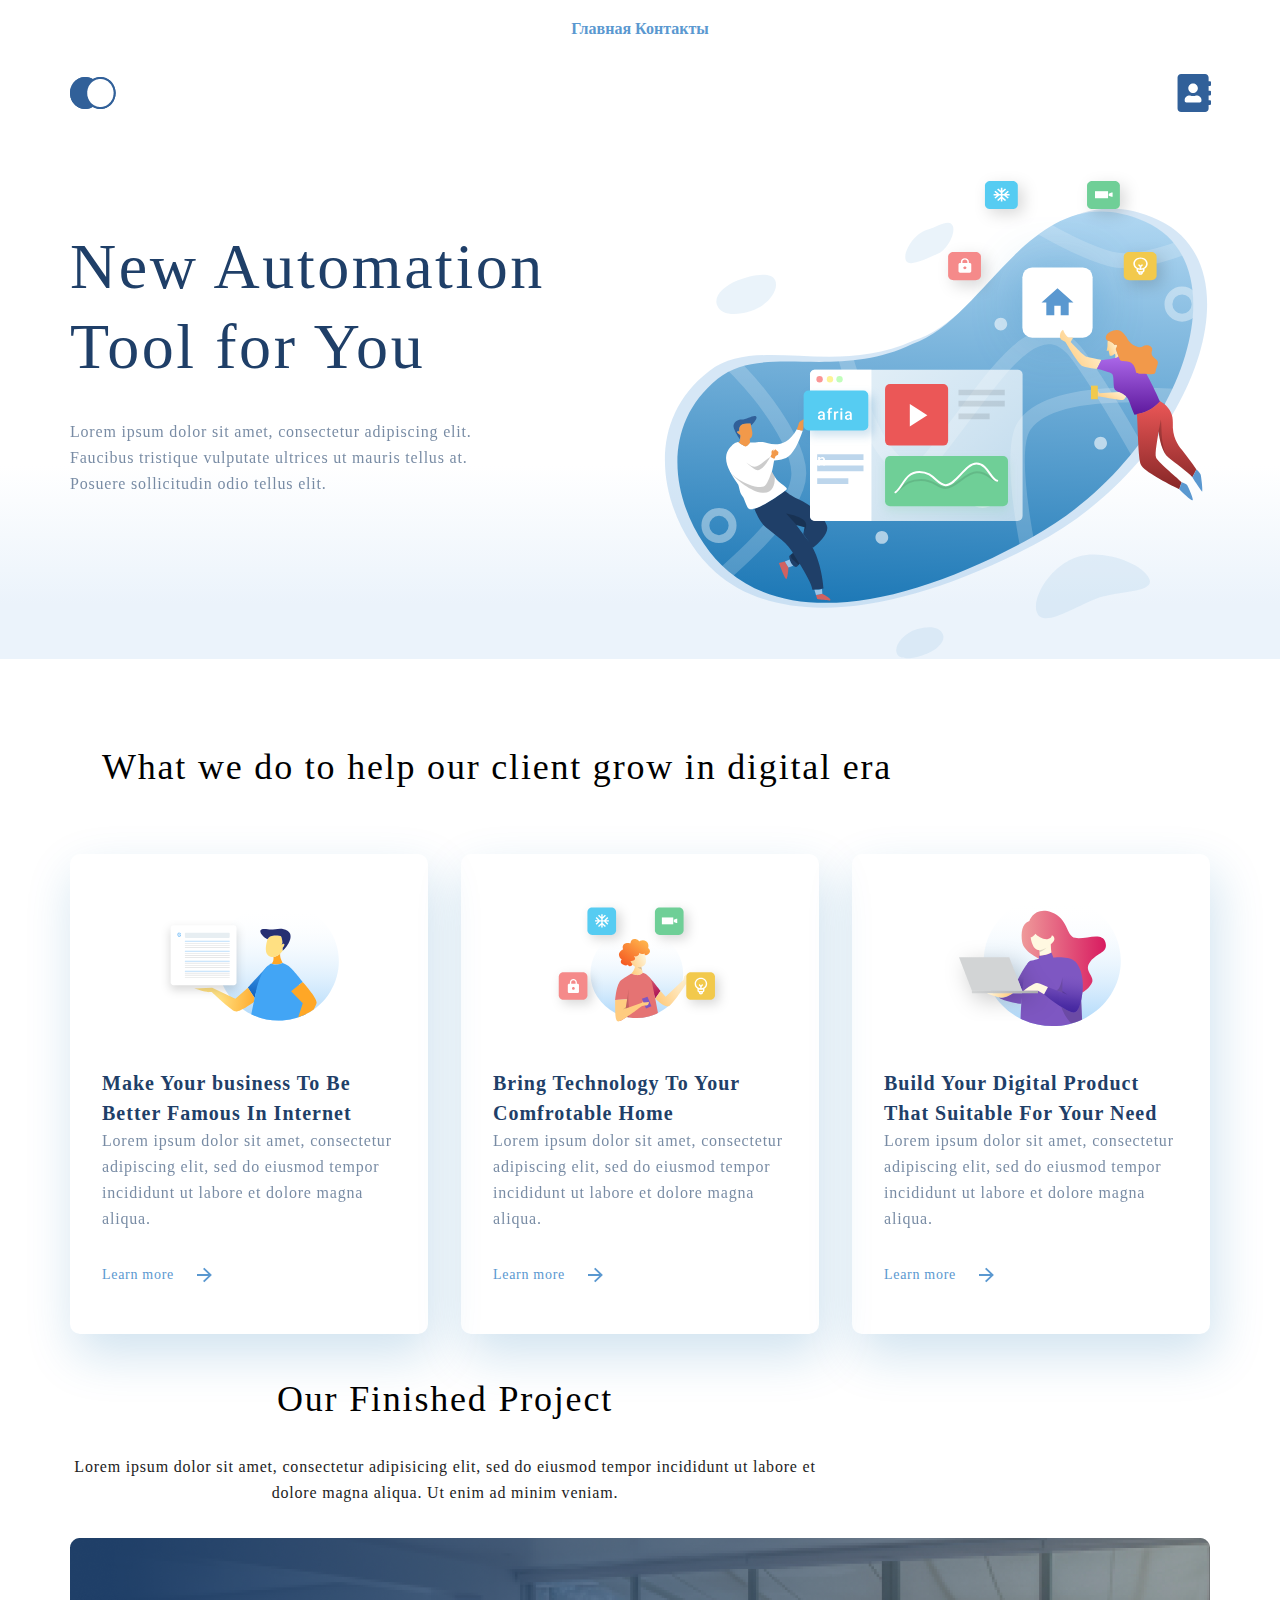
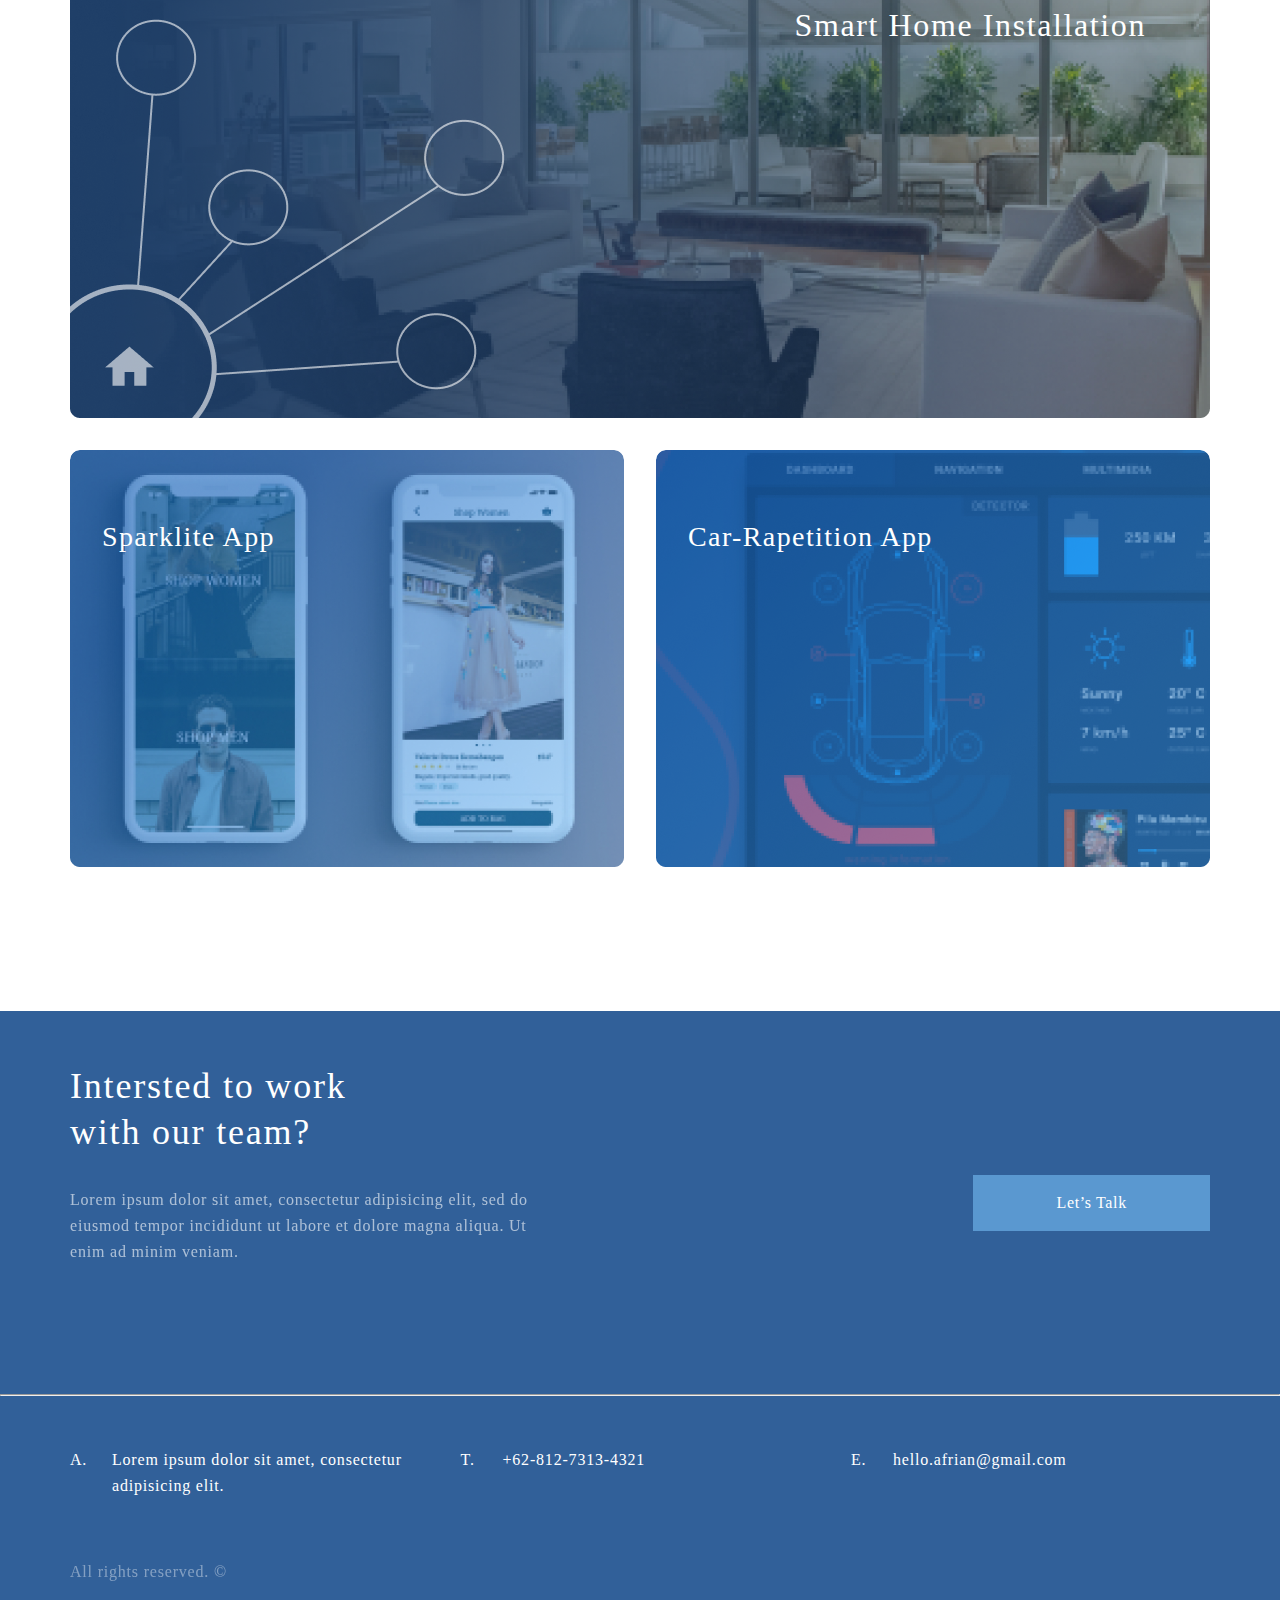
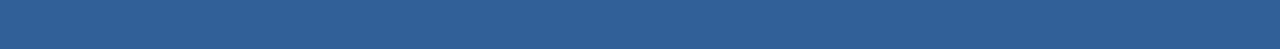
==== commit bf4c037f: "tablet. portfolio complete" ====
--- a/index.html
+++ b/index.html
@@ -53,7 +53,7 @@
 
               <div class="card__link">
                 <a href="#">Learn more</a>
-                <div class="arrow"></div>
+                <div class="card__arrow"></div>
               </div>
             </div>
             <div class="card">
@@ -67,7 +67,7 @@
               </p>
               <div class="card__link">
                 <a href="#">Learn more</a>
-                <div class="arrow"></div>
+                <div class="card__arrow"></div>
               </div>
             </div>
             <div class="card">
@@ -81,7 +81,7 @@
               </p>
               <div class="card__link">
                 <a href="#">Learn more</a>
-                <div class="arrow"></div>
+                <div class="card__arrow"></div>
               </div>
             </div>
           </div>
@@ -94,7 +94,7 @@
               Lorem ipsum dolor sit amet, consectetur adipisicing elit, sed do
               eiusmod tempor incididunt ut labore et dolore magna aliqua. Ut
               enim ad minim veniam. 
-            </div>
+            </div> 
           </div>
           <div class="project-apps__big-banner">
             <p class="project-apps__big-banner-text">Smart Home Installation</p>
--- a/style/index.css
+++ b/style/index.css
@@ -61,6 +61,7 @@
 
 .page__header {
   padding-top: 27px;
+  margin-bottom: 64px;
   background: -webkit-gradient(linear, left bottom, left top, color-stop(8.84%, #ebf3fb), color-stop(31.12%, rgba(152, 195, 232, 0)));
   background: linear-gradient(0deg, #ebf3fb 8.84%, rgba(152, 195, 232, 0) 31.12%);
 }
@@ -142,7 +143,6 @@
 }
 
 .portfolio {
-  padding-top: 48px;
   padding-bottom: 20px;
   margin-bottom: 7px;
   display: -webkit-box;
@@ -229,7 +229,7 @@
   display: flex;
 }
 
-.card .arrow {
+.card .card__arrow {
   width: 15px;
   height: 15px;
   padding-top: 8px;
@@ -253,11 +253,11 @@
           justify-content: space-between;
   -ms-flex-wrap: wrap;
       flex-wrap: wrap;
-  padding-bottom: 112px;
+  margin-bottom: 112px;
 }
 
 .project-apps .project-apps__text {
-  width: 100%;
+  max-width: 1140px;
 }
 
 .project-apps .project-apps__header {
@@ -289,7 +289,8 @@
   height: 480px;
   background-image: url(../pic/big-banner.png);
   background-repeat: no-repeat;
-  background-size: auto;
+  background-size: contain;
+  margin-bottom: 32px;
 }
 
 .project-apps .project-apps__big-banner-text {
@@ -306,7 +307,6 @@
   width: 554px;
   height: 417px;
   border-radius: 10px;
-  margin-top: 32px;
   padding-top: 32px;
   /* padding-left: 32px; */
 }
@@ -324,13 +324,13 @@
 .project-apps .project-apps__little-banner_left {
   background-image: url(../pic/left-banner.png);
   background-repeat: no-repeat;
-  background-size: auto;
+  background-size: contain;
 }
 
 .project-apps .project-apps__little-banner_right {
   background-image: url(../pic/right-banner.png);
   background-repeat: no-repeat;
-  background-size: auto;
+  background-size: contain;
 }
 
 .page-footer {
@@ -447,4 +447,180 @@
   color: #ffffff;
   opacity: 0.4;
 }
+
+@media (max-width: 768px) {
+  .page__header {
+    padding-top: 19px;
+  }
+  .container {
+    max-width: 768px;
+  }
+  .container-page-header {
+    -webkit-box-orient: vertical;
+    -webkit-box-direction: normal;
+        -ms-flex-direction: column;
+            flex-direction: column;
+    background-image: url(../pic/ins_bg.svg);
+    background-size: 45%;
+    padding-left: 32px;
+    margin-right: 32px;
+  }
+  .portfolio {
+    margin-bottom: 127px;
+    display: -webkit-box;
+    display: -ms-flexbox;
+    display: flex;
+    -webkit-box-orient: vertical;
+    -webkit-box-direction: normal;
+        -ms-flex-direction: column;
+            flex-direction: column;
+    -ms-flex-pack: distribute;
+        justify-content: space-around;
+    -ms-flex-wrap: wrap;
+        flex-wrap: wrap;
+  }
+  .portfolio .portfolio__header {
+    max-width: 768px;
+    text-align: center;
+    font-weight: 300;
+    font-size: 36px;
+    line-height: 46px;
+    letter-spacing: 0.05em;
+    color: #000000;
+    padding-top: 21px;
+    padding-left: 32px;
+    padding-bottom: 38px;
+  }
+  .card {
+    margin: 0 auto;
+    -ms-flex-wrap: wrap;
+        flex-wrap: wrap;
+    margin-bottom: 32px;
+    max-width: 358px;
+  }
+  .card .card__image {
+    display: -webkit-box;
+    display: -ms-flexbox;
+    display: flex;
+    margin: auto;
+    width: 50%;
+    -ms-flex-wrap: wrap;
+        flex-wrap: wrap;
+  }
+  .card .card__header {
+    font-size: 20px;
+    line-height: 30px;
+    letter-spacing: 0.05em;
+    padding-left: 32px;
+    padding-right: 32px;
+    color: #1f3f68;
+  }
+  .card .card__content {
+    font-size: 16px;
+    line-height: 26px;
+    letter-spacing: 0.05em;
+    color: #1f3f68;
+    opacity: 0.6;
+    padding-left: 32px;
+    padding-right: 32px;
+  }
+  .card .card__link {
+    padding-top: 28px;
+    padding-left: 32px;
+    padding-right: 32px;
+    padding-bottom: 44px;
+    font-size: 14px;
+    line-height: 30px;
+    letter-spacing: 0.05em;
+    color: #5a98d0;
+    display: -webkit-box;
+    display: -ms-flexbox;
+    display: flex;
+  }
+  .project-apps {
+    display: -webkit-box;
+    display: -ms-flexbox;
+    display: flex;
+    -webkit-box-orient: horizontal;
+    -webkit-box-direction: normal;
+        -ms-flex-direction: row;
+            flex-direction: row;
+    -ms-flex-pack: distribute;
+        justify-content: space-around;
+    -ms-flex-line-pack: center;
+        align-content: center;
+    -ms-flex-wrap: wrap;
+        flex-wrap: wrap;
+    margin-bottom: 109px;
+  }
+  .project-apps .project-apps__text {
+    max-width: 768px;
+  }
+  .project-apps .project-apps__header {
+    margin: 0 auto;
+    margin-bottom: 32px;
+    width: 100%;
+    font-weight: 300;
+    font-size: 36px;
+    line-height: 46px;
+    text-align: center;
+    letter-spacing: 0.05em;
+    color: #000000;
+  }
+  .project-apps .project-apps__content {
+    margin: 0 auto;
+    font-weight: 400;
+    max-width: 750px;
+    font-size: 16px;
+    line-height: 26px;
+    text-align: center;
+    letter-spacing: 0.05em;
+    color: #222222;
+    margin-bottom: 32px;
+    padding-left: 124px;
+    padding-right: 124px;
+  }
+  .project-apps .project-apps__big-banner {
+    max-width: 768px;
+    max-height: 296px;
+    background-image: url(../pic/big-banner.png);
+    background-repeat: no-repeat;
+    background-size: contain;
+  }
+  .project-apps .project-apps__big-banner-text {
+    font-size: 32px;
+    line-height: 46px;
+    text-align: right;
+    letter-spacing: 0.05em;
+    color: #ffffff;
+    padding-top: 64px;
+    padding-right: 64px;
+  }
+  .project-apps .project-apps__little-banner {
+    max-width: 336px;
+    max-height: 253px;
+    border-radius: 10px;
+    padding-top: 32px;
+    /* padding-left: 32px; */
+  }
+  .project-apps .project-apps__little-banner-text {
+    padding-top: 32px;
+    padding-left: 32px;
+    position: absolute;
+    font-size: 28px;
+    line-height: 46px;
+    letter-spacing: 0.05em;
+    color: #ffffff;
+  }
+  .project-apps .project-apps__little-banner_left {
+    background-image: url(../pic/left-banner.png);
+    background-repeat: no-repeat;
+    background-size: contain;
+  }
+  .project-apps .project-apps__little-banner_right {
+    background-image: url(../pic/right-banner.png);
+    background-repeat: no-repeat;
+    background-size: contain;
+  }
+}
 /*# sourceMappingURL=index.css.map */